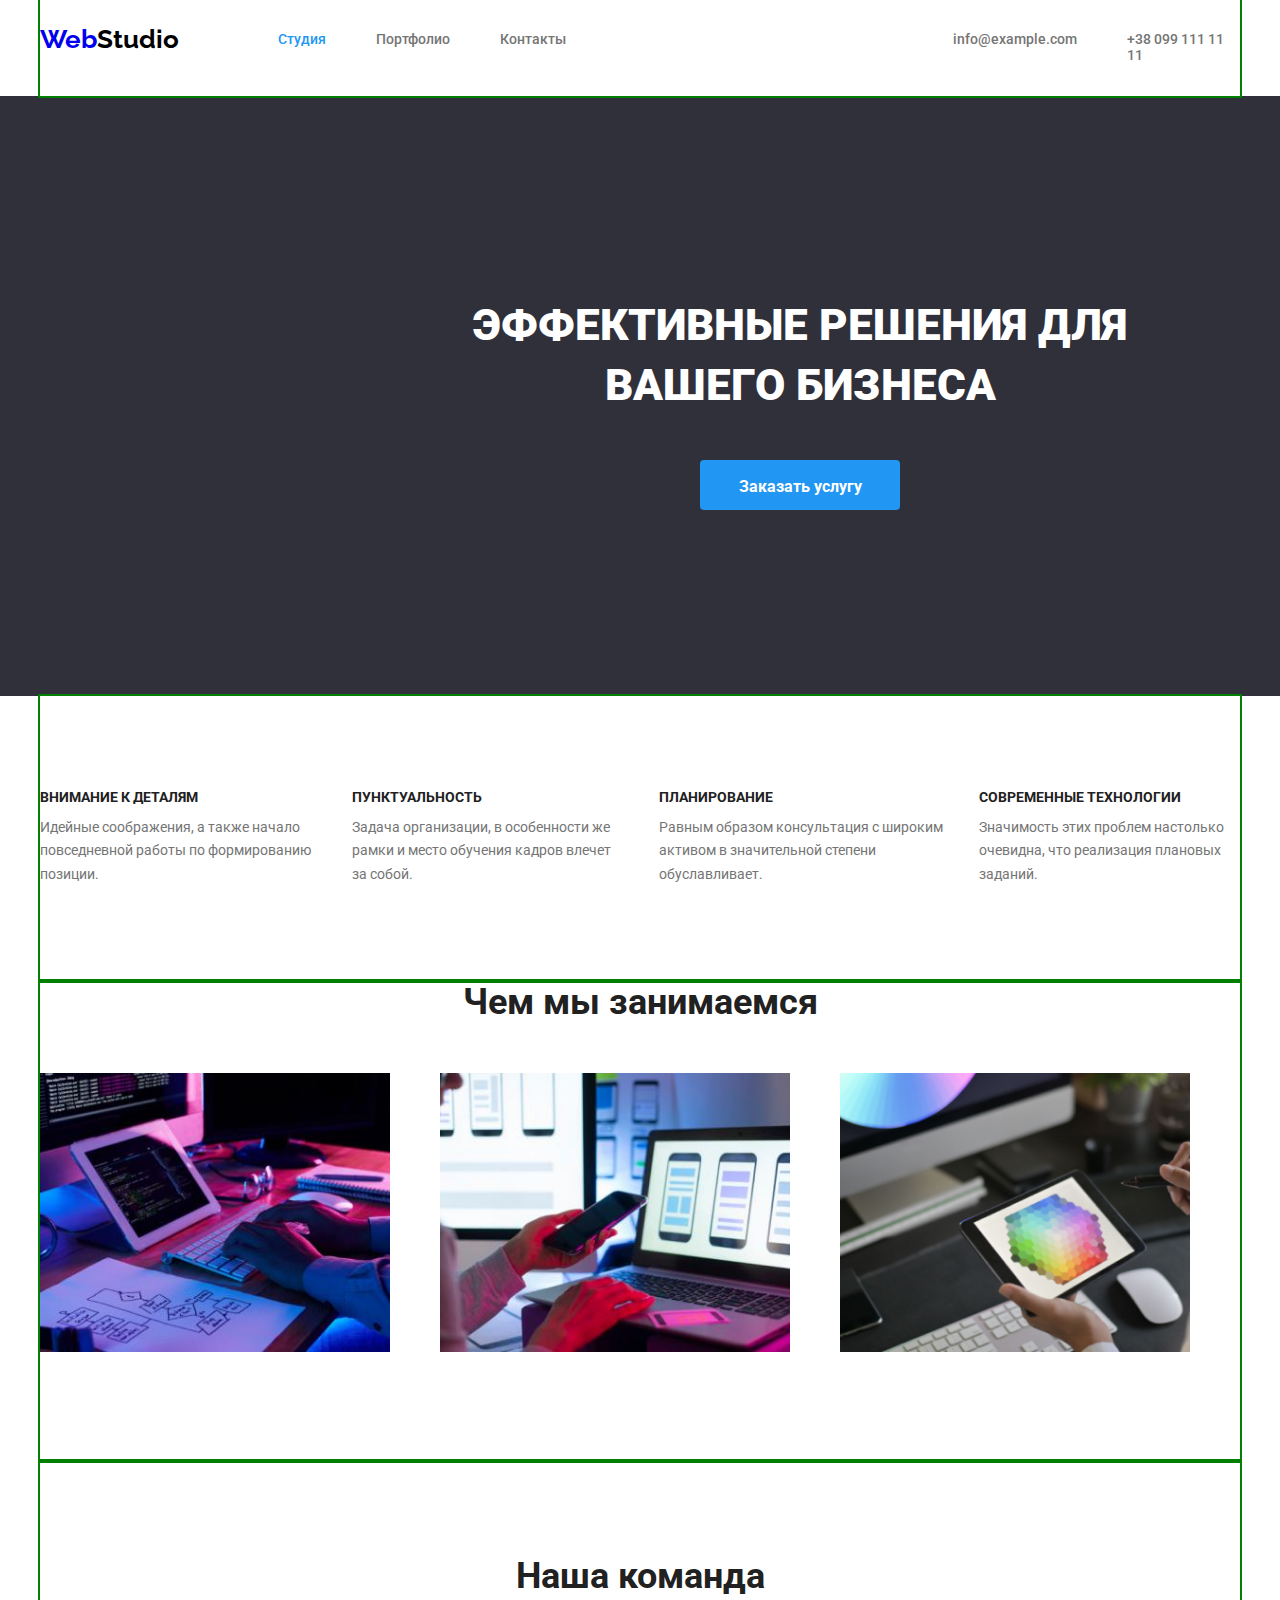
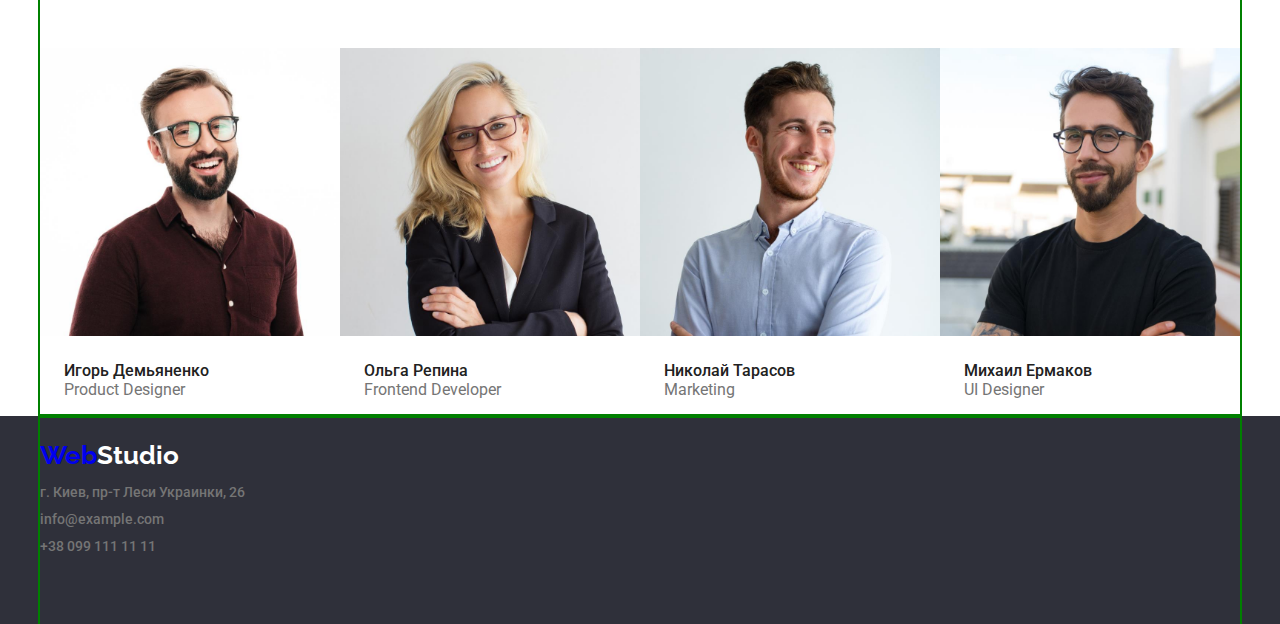
==== index.html @ 5f08bf24 "1" ====
<!DOCTYPE html>
<html lang="ru">
<head>
    <meta charset="UTF-8">
    <meta http-equiv="X-UA-Compatible" content="IE=edge">
    <meta name="viewport" content="width=device-width, initial-scale=1.0">
    <title>WebStudiо</title>
    <link href="https://fonts.googleapis.com/css2?family=Raleway:wght@700&family=Roboto:wght@400;500;700;900&display=swap"
    rel="stylesheet">
    <link rel="stylesheet" href="https://cdnjs.cloudflare.com/ajax/libs/modern-normalize/1.0.0/modern-normalize.min.css">
    <link rel="stylesheet" href="css/style.css">
</head>

<body>
  <!--шапка сторінки--> 
    <header>
        <div class="container logo-nav">

            <div class="logo"><a href="index.html">Web</a><span class="logo-header">Studio</span> </div>
            <!--навігація на інші сторінки-->
            <nav class="nav">
                <ul class="site-nav">
                    <li class="item"><a href="index.html" class="link current">Студия</a></li> 
                    <li class="item"><a href="portfolio.html" class="link ">Портфолио</a></li> 
                    <li class="item"><a href="Контакты" class="link">Контакты</a></li> 
                </ul>
                <ul class="site-nav">
                    <li class="item-contact"><a class="link" href="mailto:info@example.com">info@example.com</a></li>
                    <li class="item-contact"><a class="link" href="tel:+380991111111">+38 099 111 11 11</a></li>
                </ul>
            </nav>
        </div>
        
  </header> 
  <!--унікальний контент-->
  <main>
        <section class="main">
            <div class="">
                <h1 class="title">Эффективные решения для вашего бизнеса</h1>
                <button type="button" class="stydio-button pointer"> Заказать услугу</button>
            </div>
                        
        </section> 
        <!--особливості компанії-->
        <section class="container">
            <h2 hidden>скрытый заголовок</h2>
                <ul class="list">
                    <li class="list-item"><h3 class="peculiarity">Внимание к деталям</h3>  
                    <p class="about-peculiarity">Идейные соображения, а также начало повседневной работы по формированию позиции.</p> </li> 
                    <li class="list-item"><h3 class="peculiarity">Пунктуальность</h3>
                    <p class="about-peculiarity">Задача организации, в особенности же рамки и место обучения кадров влечет за собой.</p> </li>
                    <li class="list-item"><h3 class="peculiarity">Планирование</h3>
                    <p class="about-peculiarity">Равным образом консультация с широким активом в значительной степени обуславливает.</p>  </li>
                    <li class="list-item"><h3 class="peculiarity"> Современные технологии</h3>
                    <p class="about-peculiarity">Значимость этих проблем настолько очевидна, что реализация плановых заданий.</p>  </li>
                </ul>
            
        </section>
        <section class="container">
            <h2 class="main-title">Чем мы занимаемся</h2>
            <ul class="visualization">
                <li class="visualization-item"><img src="images/1.jpg" alt="Мужчина набирает код на клавиатуре" width="350"></li> 
                <li class="visualization-item"><img src="images/2.jpg" alt="Женщина тестирует мобильное приложение" width="350"></li>
                <li class="visualization-item"><img src="images/3.png" alt="Палитра цветов на планшете" width="350"></li>
            </ul>
            
        </section>
        <!--інфо про команду-->
        <div class="container">
                <section class="user">
                    <h2 class="main-title">Наша команда</h2>
                    <ul class="user-block">
                        <li class="user-item">
                            <img src="images/4.jpg" alt="foto Игоря Демьяненко" width="300">
                            <div class="studio-card">
                                <h3>Игорь Демьяненко</h3>
                                <p>Product Designer</p>
                            </div>
                            
                        </li>
                        <li class="user-item">
                            <img src="images/5.jpg" alt="foto Ольги Репиной" width="300">
                            <div class="studio-card">
                                <h3>Ольга Репина</h3>
                                <p>Frontend Developer</p>
                            </div>
                            
                        </li>
                        <li class="user-item">
                            <img src="images/6.jpg" alt="foto Николая Тарасова" width="300">
                            <div class="studio-card">
                                <h3>Николай Тарасов</h3>
                                <p>Marketing</p>
                            </div>
                            
                        </li>
                        <li class="user-item">
                            <img src="images/7.jpg" alt="foto Михаила Ермакова" width="300">
                            <div class="studio-card">
                                <h3>Михаил Ермаков</h3>
                                <p>UI Designer</p>
                            </div>
                            
                        </li>
                    </ul>
                </section>
        </div>
        
    </main>
  <!--підвал-->
    <footer>  
        <div class="container">
            <div class="logo"><a href="index.html">Web</a><span class="logo-footer">Studio</span> </div>
                <address class="site-nav">
                    <div class="adress">
                        <p class="link-footer">г. Киев, пр-т Леси Украинки, 26</p>
                        <ul class="footer-contact">
                            <li class="contact"><a class="link-footer" href="mailto:info@example.com">info@example.com</a></li>
                            <li class="contact"><a class="link-footer" href="tel:+380991111111">+38 099 111 11 11</a></li>
                        </ul> 
                    </div>
                    
                </address>
        </div>
       
  </footer>
</body>
</html>
---- css/style.css ----
:root{
  --text-color: #757575;
  --logo-color: #2196f3;
  --list-color: #ffffff;
  --title-color: #2F303A;
  --peculiarity-color: #212121;
  --user-color:  #F5F4FA;
}
body {
  background: var(--list-color);
  font-family: Roboto, sans-serif;
}
.container{
  outline: 2px solid green;
  width: 1200px;
 /* padding-left: 15px;
  padding-right: 15px;*/
  margin-left: auto;
  margin-right: auto;
}
.logo-nav{
  display: flex;
}
.logo{
  padding-top: 24px;
  padding-bottom: 25px;
  width: 145px;
  height: 31px;
  font-weight: bold;
  font-size: 26px;
  line-height: 1.19;
  font-family: Raleway;
}
.logo-footer {
  color: var(--list-color);
 
}

.logo-header{
  color: #000;
}
.portfolio-logo{
  padding-top: 24px;
  padding-bottom: 25px;
  width: 145px;
  height: 31px;
  font-family: Raleway;
  font-weight: bold;
  font-size: 26px;
  line-height: 1,19;
  letter-spacing: 0.03em;
  font-style: normal;
  color: var(--logo-color, #2196f3);
  text-shadow: black 1px 1px 0, black -1px -1px 0, 
  black -1px 1px 0, black 1px -1px 0;
  }
/*навигация по сайту*/
.nav{
  display: flex;
}
.site-nav{
  display: flex;
  padding-left: 0;
}
.site-nav .contact:not(:last-child){
  margin-right: 50px;
}
.site-nav .item-contact{
  justify-content: flex-end;
}
.site-nav .item:not(:last-child){
  margin-right: 50px;
 }
 .site-nav .item:first-child{
 margin-left: 93px;
 }
.site-nav .item-contact:not(:last-child){
  margin-right: 50px;
  margin-left: 387px;
}
.site-nav .link {
  display: block;
  padding-top: 32px;
  padding-bottom: 32px;
  font-style: normal;
  text-decoration: none;
  font-weight: 500;
  font-size: 14px;
  line-height: 1.14;
  color: var(--text-color, #757575)
}
.site-nav .link:hover,
.site-nav .link:focus {
  color: var(--logo-color, #2196f3)
}
.site-nav .link.current {
  color: var(--logo-color, #2196f3)
}
/*курсор для кнопок и ссылок*/
.pointer {
  cursor: pointer;
  position: absolute;
  width: 200px;
  height: 50px;
  left: 700px;
  top: 430px;
}
/*Эффективные решения для вашего бизнеса*/
.main{
  margin-top: 0;
  margin-bottom: 0;
  margin-left: auto;
  margin-right: auto;
  /*width: 1600px;*/
  /*height: 600px;*/
  background: var(--title-color, #2F303A);
  padding: 200px  452px 280px ;
 
}
.title {
  margin-top: 0;
  margin-bottom:0;
  margin-left: 0;
  margin-right: 0;
  font-weight: 900;
  font-size: 44px;
  line-height: 1.36;
  color: var(--list-color, white);
  width: 696px;
  /*height: 120px;*/
  text-align: center;
  text-transform: uppercase;

 }
/* Button */
.stydio-button {
  margin-top: 30px;
  margin-bottom: 0;
  font-weight: bold;
  font-size: 16px;
  line-height: 1.87;
  color: var(--list-color);
  background-color: var(--logo-color);
  font-family: inherit;
}
.portfolio-button{
  padding-top: 94px;
  }
.portfolio-button .element:{
  display: flex;
  margin-right: 6px;
  
}
.portfolio-button .element:focus,
.portfolio-button .element:hover {
  background:var(--logo-color);
  border-radius: 4px;
  color: var(--list-color);
  box-shadow: 0.0em 1px 0.0em rgba(125,125,125,0.5);
}

/* Особенности */
.peculiarity {
  font-family: Roboto;
  font-style: normal;
  font-weight: bold;
  font-size: 14px;
  line-height: 1.14;
  color: var(--peculiarity-color,#212121);
  text-transform: uppercase;
}
.about-peculiarity {
  font-size: 14px;
  line-height: 1.71; 
  padding-top: 10px;
}
.list .list-item:not(:last-child){
  margin-right: 30px;
 }
.list{
  display: flex;
  padding-top: 94px;
  padding-bottom: 94px;
  padding-left: 0;
  
}
.user{
  background: var (--user-color, #F5F4FA)
  height: 648px;
  width: 1600px;
  padding-top: 94px;
  
}
.studio-card{
  padding: 20px 24px;
}
.main-title {
  padding-bottom: 50px;
  font-weight: bold;
  font-size: 36px;
  line-height: 1.17;
  color: var(--peculiarity-color,#212121);
  text-align: center;
  width: 1200px;
}
.visualization{
  display: flex;
  padding-left: 0;
  padding-bottom: 94px;
}
.visualization-item {
  width: 370px;
  height: 294px;
}
.visualization .visualization-item:not(:last-child){
  margin-right: 30px;
  
 }
.user-block{
  display: flex;
  padding-left: 0;
  width: 1200px;
}
.user-item{
  width: 270px;
  height: 368px;
 
}
.user-block .user-item:not(:last-child){
  margin-right: 30px;
 }

.gallery{
  display: flex;
  flex-wrap: wrap;
  justify-content: space-between;
  padding-left: 0;
  width: 1200px;
  padding-bottom: 94px;
  padding-top: 94px;
  
}
.gallery-item{
   margin-bottom: 30px;
   margin-right: 30px;
}
.gallery-item:nth-child(3n){
  margin-right: 0;
}
.gallery-item:nth-last-child(-n + 3){
  margin-bottom: 0;
}
/*.gallery-item{
  width: 370px;
  margin-right: 30px;
}
.gallery-item:nth-child(3n){
  margin-right: 0;
}*/
.portfolio-card{
  padding: 20px 24px;
}
.adress{
  display: block;
  padding-bottom: 60px;
  padding-top: 20px;
}
.site-nav .link-footer{
  padding-bottom: 9px;
  font-style: normal;
  text-decoration: none;
  font-weight: 500;
  font-size: 14px;
  line-height: 1.14;
  color: var(--text-color, #757575)
}
.site-nav .link-footer:hover,
.site-nav .link-footer:focus {
  color: var(--logo-color, #2196f3)
}
.footer-contact{
  padding-left: 0;
}
.footer-contact .contact{
  padding-bottom: 9px;
}
h1{
 text-align: center;
 
  
}
h2{
  margin-top: 0;
  margin-bottom: 0;
}
h3 {
  margin-top: 0;
  margin-bottom: 0;
  font-weight: 500;
  font-size: 16px;
  line-height: 1.19;
  color: var(--peculiarity-color,#212121)
}
button{
  border-color: transparent; 
  margin-top: 0;
  margin-bottom: 0;
  padding: 10px 32px;
  border-radius: 4px;
  text-align: center;
}
p {
  margin-top: 0;
  margin-bottom: 0;
  font-weight: normal;
  font-size: 16px;
  line-height: 1.19;
  color: var(--text-color, #757575) 
}
address{
  font-style: normal;
  
}
ul {
  margin-top: 0;
  margin-bottom: 0;
  list-style: none;
  color: var(--peculiarity-color,#212121)
}
a {
  text-decoration: none;
}
a:active,
a:visited {
  color: var(--logo-color, #2196f3)
}
footer{
  margin-top: 0;
  background:  var(--title-color, #2F303A)
}
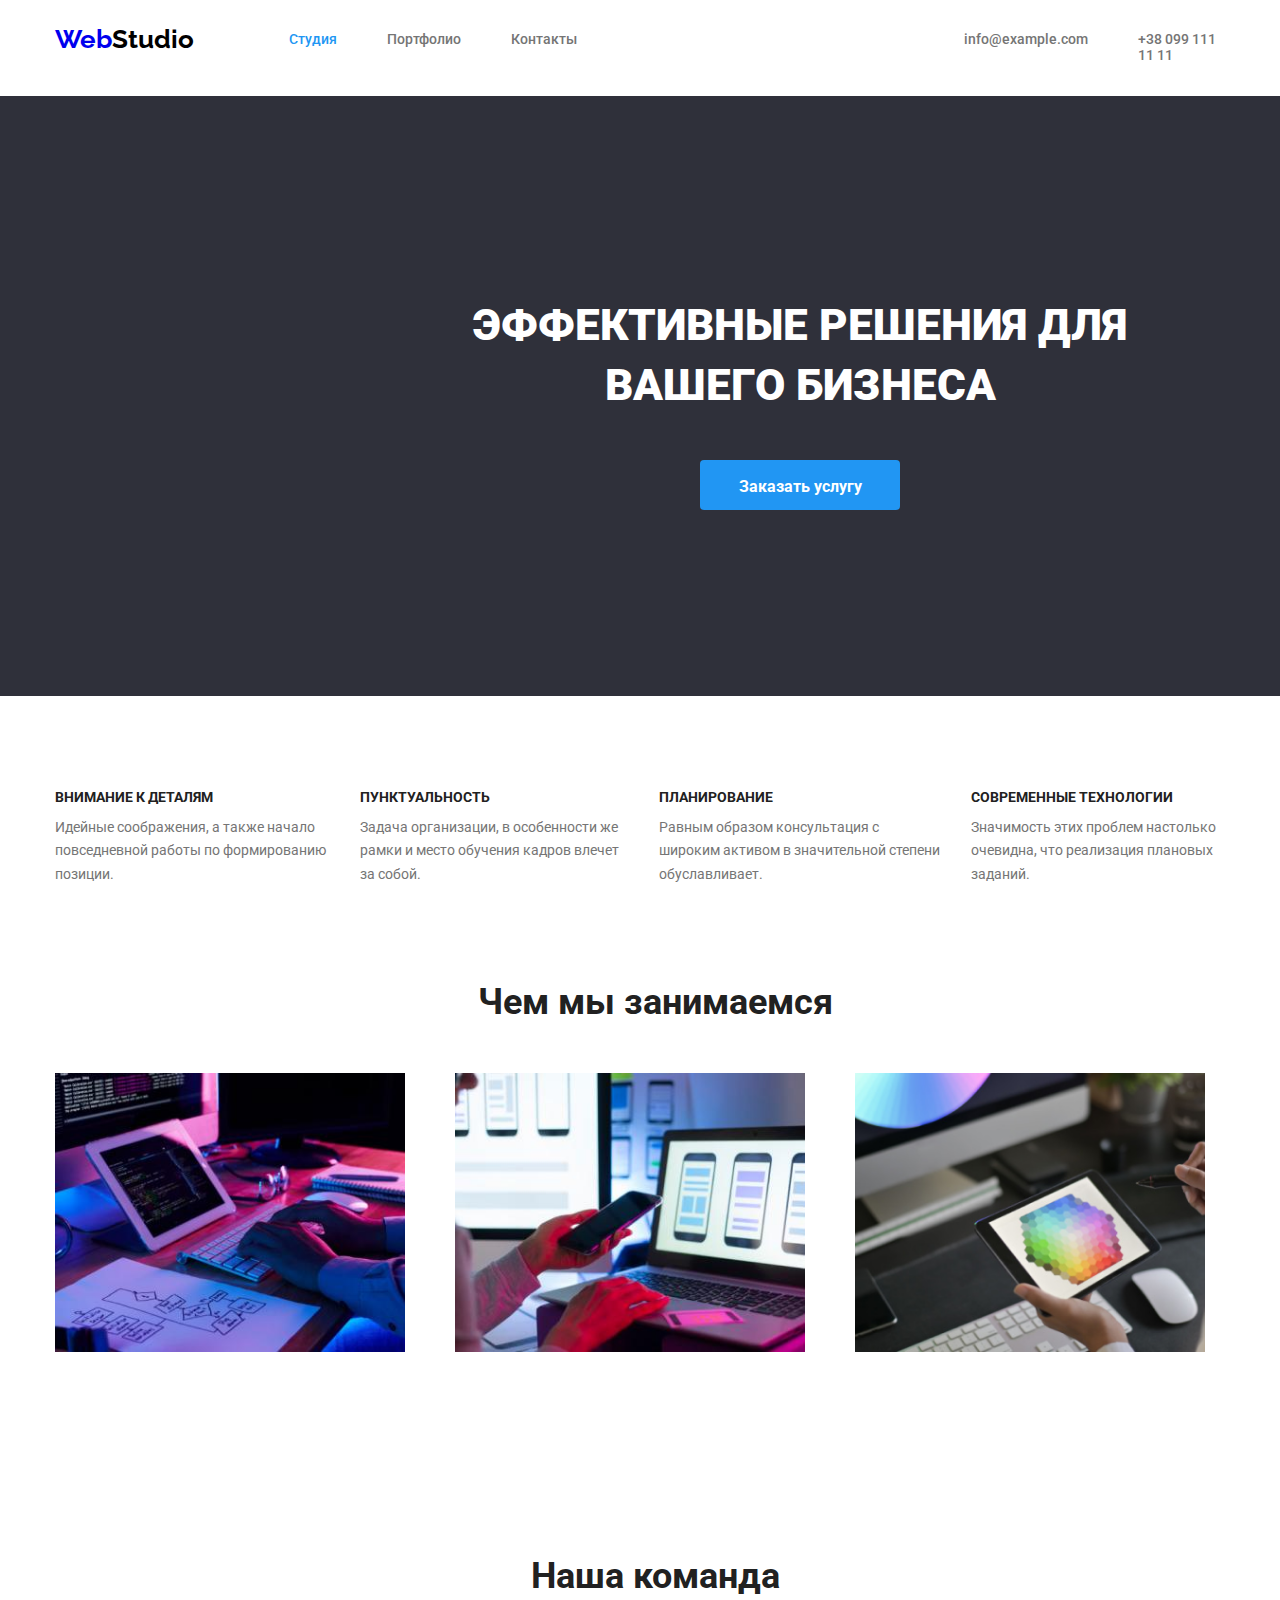
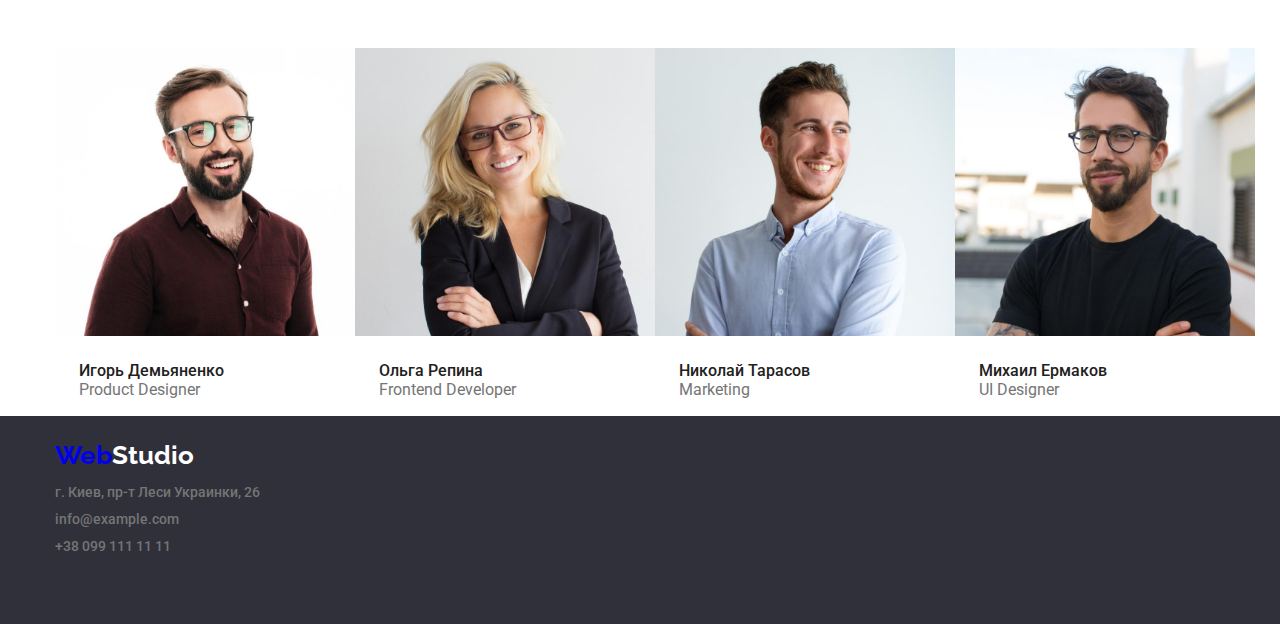
==== commit ec6b7efd: "1" ====
--- a/index.html
+++ b/index.html
@@ -104,8 +104,7 @@
                         </li>
                     </ul>
                 </section>
-        </div>
-        
+        </div> 
     </main>
   <!--підвал-->
     <footer>  
@@ -122,7 +121,6 @@
                     
                 </address>
         </div>
-       
   </footer>
 </body>
 </html>--- a/css/style.css
+++ b/css/style.css
@@ -11,10 +11,10 @@
   font-family: Roboto, sans-serif;
 }
 .container{
-  outline: 2px solid green;
+  /* outline: 2px solid green;*/
   width: 1200px;
- /* padding-left: 15px;
-  padding-right: 15px;*/
+  padding-left: 15px;
+  padding-right: 15px;
   margin-left: auto;
   margin-right: auto;
 }
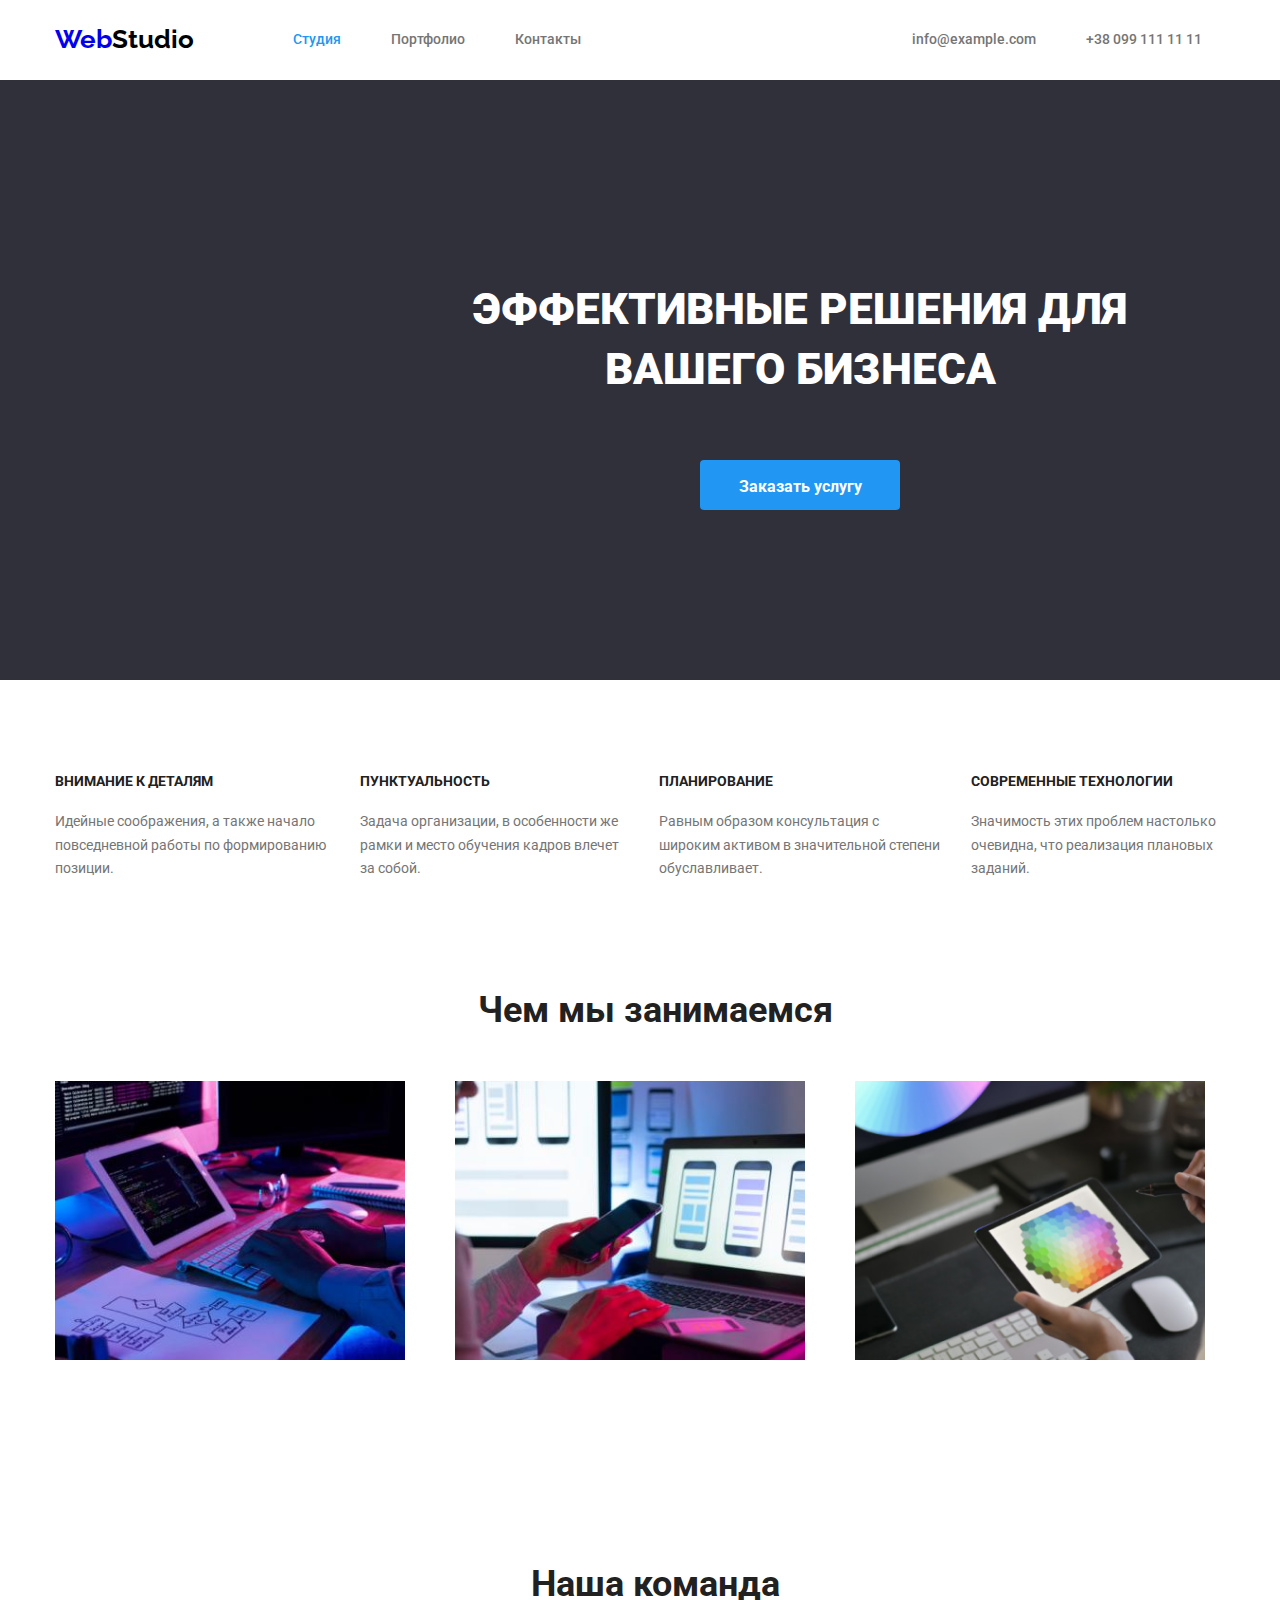
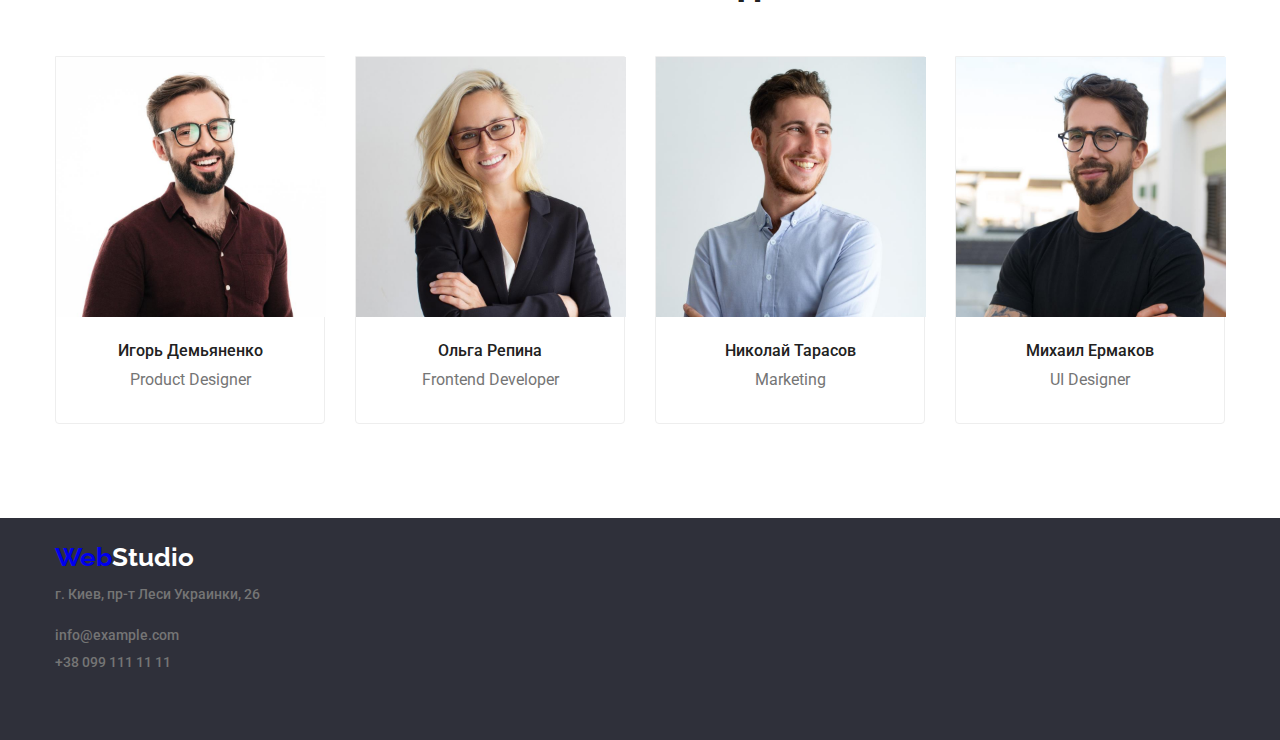
==== commit 548d586a: "1" ====
--- a/index.html
+++ b/index.html
@@ -71,7 +71,7 @@
                     <h2 class="main-title">Наша команда</h2>
                     <ul class="user-block">
                         <li class="user-item">
-                            <img src="images/4.jpg" alt="foto Игоря Демьяненко" width="300">
+                            <img src="images/4.jpg" alt="foto Игоря Демьяненко" width="270">
                             <div class="studio-card">
                                 <h3>Игорь Демьяненко</h3>
                                 <p>Product Designer</p>
@@ -79,7 +79,7 @@
                             
                         </li>
                         <li class="user-item">
-                            <img src="images/5.jpg" alt="foto Ольги Репиной" width="300">
+                            <img src="images/5.jpg" alt="foto Ольги Репиной" width="270">
                             <div class="studio-card">
                                 <h3>Ольга Репина</h3>
                                 <p>Frontend Developer</p>
@@ -87,7 +87,7 @@
                             
                         </li>
                         <li class="user-item">
-                            <img src="images/6.jpg" alt="foto Николая Тарасова" width="300">
+                            <img src="images/6.jpg" alt="foto Николая Тарасова" width="270">
                             <div class="studio-card">
                                 <h3>Николай Тарасов</h3>
                                 <p>Marketing</p>
@@ -95,7 +95,7 @@
                             
                         </li>
                         <li class="user-item">
-                            <img src="images/7.jpg" alt="foto Михаила Ермакова" width="300">
+                            <img src="images/7.jpg" alt="foto Михаила Ермакова" width="270">
                             <div class="studio-card">
                                 <h3>Михаил Ермаков</h3>
                                 <p>UI Designer</p>
--- a/css/style.css
+++ b/css/style.css
@@ -6,6 +6,11 @@
   --peculiarity-color: #212121;
   --user-color:  #F5F4FA;
 }
+*,
+*::before,
+*::after {
+  box-sizing: border-box;
+}
 body {
   background: var(--list-color);
   font-family: Roboto, sans-serif;
@@ -76,7 +81,7 @@
  }
 .site-nav .item-contact:not(:last-child){
   margin-right: 50px;
-  margin-left: 387px;
+  margin-left: 331px;
 }
 .site-nav .link {
   display: block;
@@ -193,6 +198,7 @@
 }
 .studio-card{
   padding: 20px 24px;
+  text-align: center;
 }
 .main-title {
   padding-bottom: 50px;
@@ -219,11 +225,15 @@
 .user-block{
   display: flex;
   padding-left: 0;
+  padding-bottom: 94px;
   width: 1200px;
 }
 .user-item{
   width: 270px;
   height: 368px;
+  border-radius: 0px 0px 4px 4px;
+  border: 1px solid #EEEEEE;
+  
  
 }
 .user-block .user-item:not(:last-child){
@@ -241,8 +251,11 @@
   
 }
 .gallery-item{
-   margin-bottom: 30px;
-   margin-right: 30px;
+  display: block;
+  margin-bottom: 30px;
+  margin-right: 30px;
+  border: 1px solid #EEEEEE;
+  border-radius: 4px;
 }
 .gallery-item:nth-child(3n){
   margin-right: 0;
@@ -285,6 +298,7 @@
   padding-bottom: 9px;
 }
 h1{
+  margin-bottom: 0;
  text-align: center;
  
   
@@ -296,6 +310,7 @@
 h3 {
   margin-top: 0;
   margin-bottom: 0;
+  padding-bottom: 10px;
   font-weight: 500;
   font-size: 16px;
   line-height: 1.19;
@@ -311,7 +326,7 @@
 }
 p {
   margin-top: 0;
-  margin-bottom: 0;
+  margin-bottom:0x;
   font-weight: normal;
   font-size: 16px;
   line-height: 1.19;
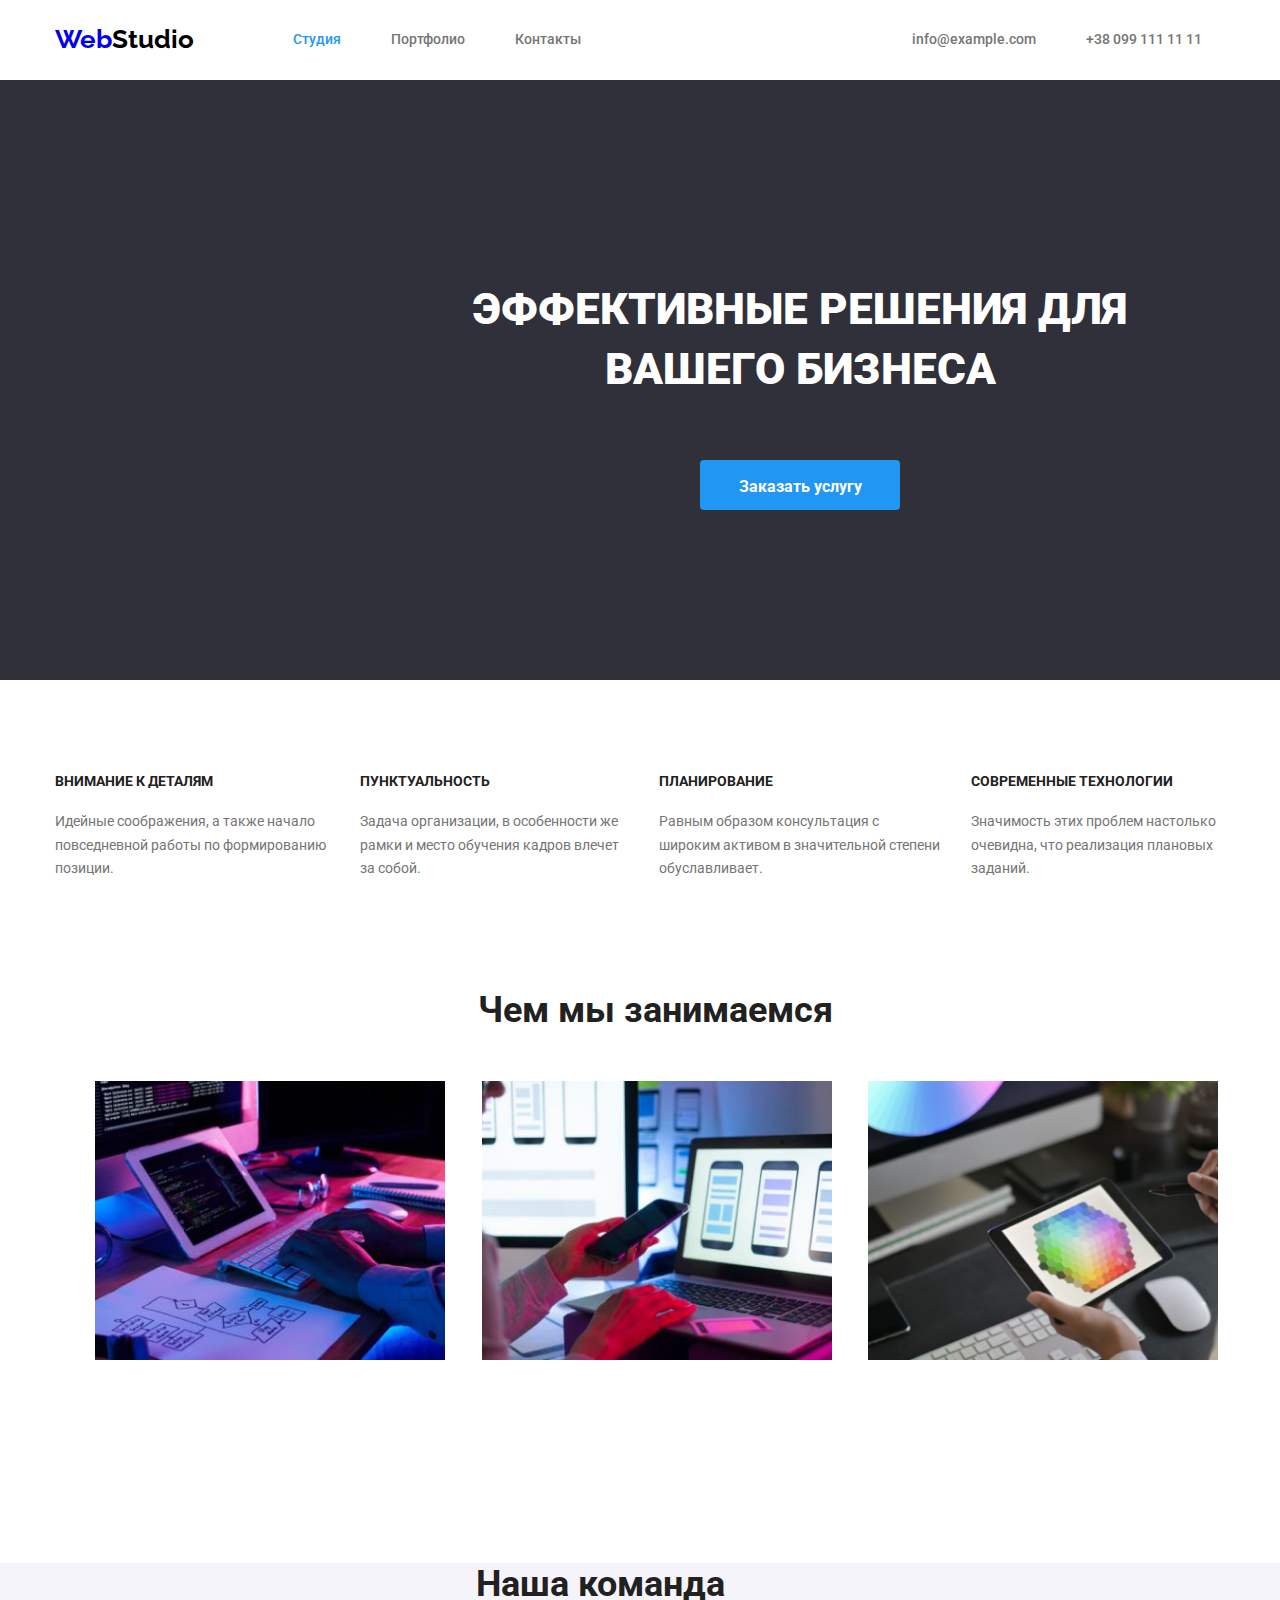
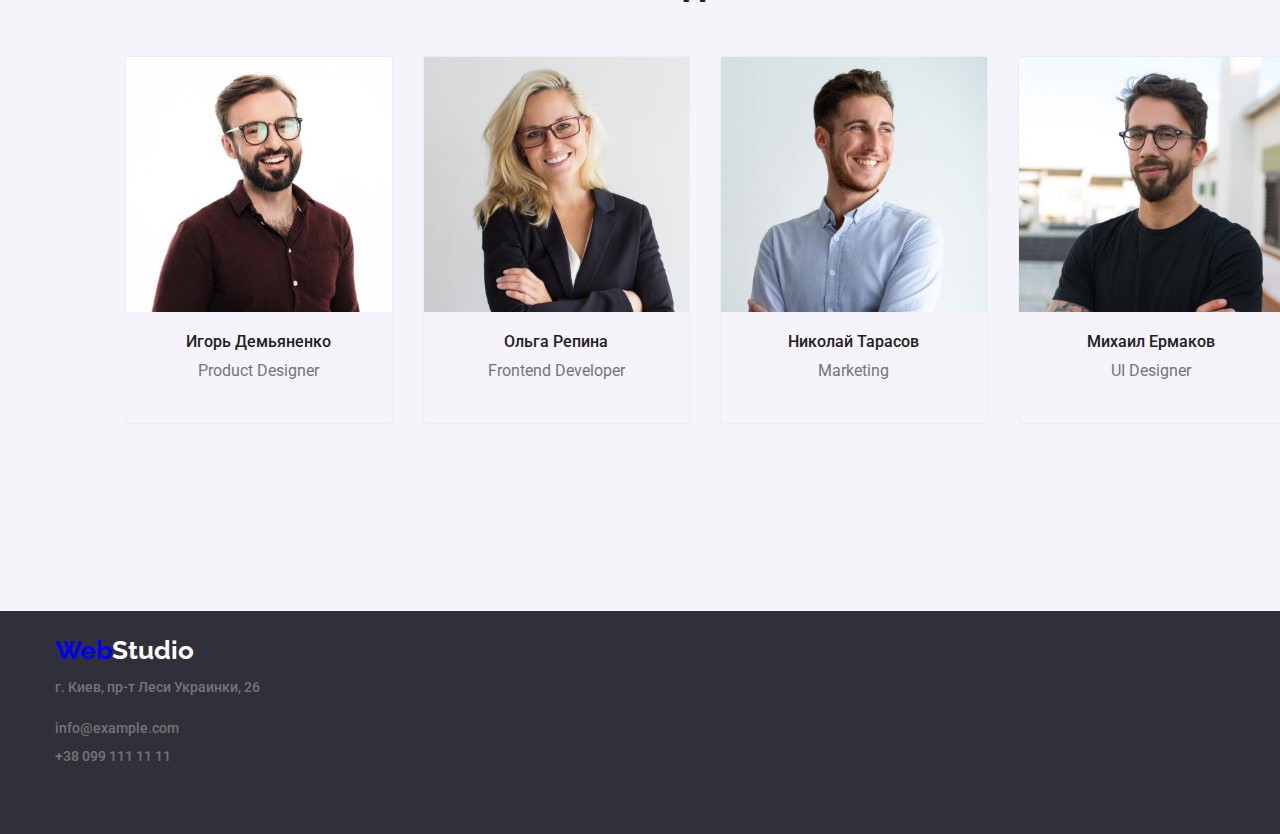
==== commit 48b2973b: "1" ====
--- a/index.html
+++ b/index.html
@@ -30,7 +30,6 @@
                 </ul>
             </nav>
         </div>
-        
   </header> 
   <!--унікальний контент-->
   <main>
@@ -42,7 +41,7 @@
                         
         </section> 
         <!--особливості компанії-->
-        <section class="container">
+        <section class="peculiarity-section container">
             <h2 hidden>скрытый заголовок</h2>
                 <ul class="list">
                     <li class="list-item"><h3 class="peculiarity">Внимание к деталям</h3>  
@@ -54,9 +53,8 @@
                     <li class="list-item"><h3 class="peculiarity"> Современные технологии</h3>
                     <p class="about-peculiarity">Значимость этих проблем настолько очевидна, что реализация плановых заданий.</p>  </li>
                 </ul>
-            
         </section>
-        <section class="container">
+        <section class="visualization-section container">
             <h2 class="main-title">Чем мы занимаемся</h2>
             <ul class="visualization">
                 <li class="visualization-item"><img src="images/1.jpg" alt="Мужчина набирает код на клавиатуре" width="350"></li> 
@@ -66,8 +64,7 @@
             
         </section>
         <!--інфо про команду-->
-        <div class="container">
-                <section class="user">
+            <section class="user container">
                     <h2 class="main-title">Наша команда</h2>
                     <ul class="user-block">
                         <li class="user-item">
@@ -103,8 +100,7 @@
                             
                         </li>
                     </ul>
-                </section>
-        </div> 
+            </section>
     </main>
   <!--підвал-->
     <footer>  
--- a/css/style.css
+++ b/css/style.css
@@ -1,10 +1,10 @@
-:root{
+:root {
   --text-color: #757575;
   --logo-color: #2196f3;
   --list-color: #ffffff;
-  --title-color: #2F303A;
+  --title-color: #2f303a;
   --peculiarity-color: #212121;
-  --user-color:  #F5F4FA;
+  --user-color: #f5f4fa;
 }
 *,
 *::before,
@@ -15,7 +15,7 @@
   background: var(--list-color);
   font-family: Roboto, sans-serif;
 }
-.container{
+.container {
   /* outline: 2px solid green;*/
   width: 1200px;
   padding-left: 15px;
@@ -23,10 +23,10 @@
   margin-left: auto;
   margin-right: auto;
 }
-.logo-nav{
-  display: flex;
-}
-.logo{
+.logo-nav {
+  display: flex;
+}
+.logo {
   padding-top: 24px;
   padding-bottom: 25px;
   width: 145px;
@@ -38,13 +38,12 @@
 }
 .logo-footer {
   color: var(--list-color);
- 
-}
-
-.logo-header{
+}
+
+.logo-header {
   color: #000;
 }
-.portfolio-logo{
+.portfolio-logo {
   padding-top: 24px;
   padding-bottom: 25px;
   width: 145px;
@@ -52,34 +51,34 @@
   font-family: Raleway;
   font-weight: bold;
   font-size: 26px;
-  line-height: 1,19;
+  line-height: 1, 19;
   letter-spacing: 0.03em;
   font-style: normal;
   color: var(--logo-color, #2196f3);
-  text-shadow: black 1px 1px 0, black -1px -1px 0, 
-  black -1px 1px 0, black 1px -1px 0;
-  }
+  text-shadow: black 1px 1px 0, black -1px -1px 0, black -1px 1px 0,
+    black 1px -1px 0;
+}
 /*навигация по сайту*/
-.nav{
-  display: flex;
-}
-.site-nav{
-  display: flex;
-  padding-left: 0;
-}
-.site-nav .contact:not(:last-child){
+.nav {
+  display: flex;
+}
+.site-nav {
+  display: flex;
+  padding-left: 0;
+}
+.site-nav .contact:not(:last-child) {
   margin-right: 50px;
 }
-.site-nav .item-contact{
+.site-nav .item-contact {
   justify-content: flex-end;
 }
-.site-nav .item:not(:last-child){
+.site-nav .item:not(:last-child) {
   margin-right: 50px;
- }
- .site-nav .item:first-child{
- margin-left: 93px;
- }
-.site-nav .item-contact:not(:last-child){
+}
+.site-nav .item:first-child {
+  margin-left: 93px;
+}
+.site-nav .item-contact:not(:last-child) {
   margin-right: 50px;
   margin-left: 331px;
 }
@@ -92,14 +91,14 @@
   font-weight: 500;
   font-size: 14px;
   line-height: 1.14;
-  color: var(--text-color, #757575)
+  color: var(--text-color, #757575);
 }
 .site-nav .link:hover,
 .site-nav .link:focus {
-  color: var(--logo-color, #2196f3)
+  color: var(--logo-color, #2196f3);
 }
 .site-nav .link.current {
-  color: var(--logo-color, #2196f3)
+  color: var(--logo-color, #2196f3);
 }
 /*курсор для кнопок и ссылок*/
 .pointer {
@@ -111,20 +110,19 @@
   top: 430px;
 }
 /*Эффективные решения для вашего бизнеса*/
-.main{
+.main {
   margin-top: 0;
   margin-bottom: 0;
   margin-left: auto;
   margin-right: auto;
   /*width: 1600px;*/
   /*height: 600px;*/
-  background: var(--title-color, #2F303A);
-  padding: 200px  452px 280px ;
- 
+  background: var(--title-color, #2f303a);
+  padding: 200px 452px 280px;
 }
 .title {
   margin-top: 0;
-  margin-bottom:0;
+  margin-bottom: 0;
   margin-left: 0;
   margin-right: 0;
   font-weight: 900;
@@ -135,8 +133,7 @@
   /*height: 120px;*/
   text-align: center;
   text-transform: uppercase;
-
- }
+}
 /* Button */
 .stydio-button {
   margin-top: 30px;
@@ -148,99 +145,100 @@
   background-color: var(--logo-color);
   font-family: inherit;
 }
-.portfolio-button{
+
+.portfolio-button {
   padding-top: 94px;
-  }
-.portfolio-button .element:{
+  padding-left: 280px;
+  display: inline-block;
+}
+.portfolio-button .element: {
   display: flex;
   margin-right: 6px;
-  
 }
 .portfolio-button .element:focus,
 .portfolio-button .element:hover {
-  background:var(--logo-color);
+  background: var(--logo-color);
   border-radius: 4px;
   color: var(--list-color);
-  box-shadow: 0.0em 1px 0.0em rgba(125,125,125,0.5);
-}
-
+  box-shadow: 0em 1px 0em rgba(125, 125, 125, 0.5);
+}
 /* Особенности */
+.peculiarity-section {
+  padding-top: 94px;
+  padding-bottom: 94px;
+}
+.list .list-item:not(:last-child) {
+  margin-right: 30px;
+}
+.list {
+  display: flex;
+  padding-left: 0;
+}
 .peculiarity {
   font-family: Roboto;
   font-style: normal;
   font-weight: bold;
   font-size: 14px;
   line-height: 1.14;
-  color: var(--peculiarity-color,#212121);
+  color: var(--peculiarity-color, #212121);
   text-transform: uppercase;
 }
 .about-peculiarity {
   font-size: 14px;
-  line-height: 1.71; 
+  line-height: 1.71;
   padding-top: 10px;
 }
-.list .list-item:not(:last-child){
-  margin-right: 30px;
- }
-.list{
-  display: flex;
-  padding-top: 94px;
-  padding-bottom: 94px;
-  padding-left: 0;
-  
-}
-.user{
-  background: var (--user-color, #F5F4FA)
-  height: 648px;
-  width: 1600px;
-  padding-top: 94px;
-  
-}
-.studio-card{
-  padding: 20px 24px;
-  text-align: center;
-}
-.main-title {
-  padding-bottom: 50px;
-  font-weight: bold;
-  font-size: 36px;
-  line-height: 1.17;
-  color: var(--peculiarity-color,#212121);
-  text-align: center;
-  width: 1200px;
-}
-.visualization{
-  display: flex;
-  padding-left: 0;
-  padding-bottom: 94px;
+.visualization-section {
+  padding-bottom: 188px;
+}
+.visualization {
+  display: flex;
 }
 .visualization-item {
   width: 370px;
   height: 294px;
 }
-.visualization .visualization-item:not(:last-child){
-  margin-right: 30px;
-  
- }
-.user-block{
-  display: flex;
-  padding-left: 0;
+.visualization .visualization-item:not(:last-child) {
+  margin-right: 30px;
+}
+.user {
+  background: var(--user-color, #f5f4fa);
+  height: 648px;
+  width: 1600px;
+
   padding-bottom: 94px;
+  padding-left: 0;
+  padding-right: 0;
+}
+.studio-card {
+  padding: 20px 24px;
+  text-align: center;
+}
+.main-title {
+  padding-bottom: 50px;
+  font-weight: bold;
+  font-size: 36px;
+  line-height: 1.17;
+  color: var(--peculiarity-color, #212121);
+  text-align: center;
   width: 1200px;
 }
-.user-item{
+.user-block {
+  display: flex;
+  width: 1200px;
+  margin-left: 85px;
+}
+.user-item {
   width: 270px;
   height: 368px;
   border-radius: 0px 0px 4px 4px;
-  border: 1px solid #EEEEEE;
-  
- 
-}
-.user-block .user-item:not(:last-child){
-  margin-right: 30px;
- }
-
-.gallery{
+  border: 1px solid #eeeeee;
+}
+.user-block .user-item:not(:last-child) {
+  margin-right: 30px;
+}
+
+.gallery {
   display: flex;
   flex-wrap: wrap;
   justify-content: space-between;
@@ -248,19 +246,23 @@
   width: 1200px;
   padding-bottom: 94px;
   padding-top: 94px;
-  
-}
-.gallery-item{
+}
+.gallery-item {
   display: block;
   margin-bottom: 30px;
   margin-right: 30px;
-  border: 1px solid #EEEEEE;
-  border-radius: 4px;
-}
-.gallery-item:nth-child(3n){
+  border-bottom-right-radius: 5px;
+  border-bottom-left-radius: 5px;
+}
+.portfolio-card {
+  border: 1px solid #eeeeee;
+  border-radius: 5px;
+}
+
+.gallery-item:nth-child(3n) {
   margin-right: 0;
 }
-.gallery-item:nth-last-child(-n + 3){
+.gallery-item:nth-last-child(-n + 3) {
   margin-bottom: 0;
 }
 /*.gallery-item{
@@ -270,40 +272,43 @@
 .gallery-item:nth-child(3n){
   margin-right: 0;
 }*/
-.portfolio-card{
+.portfolio-card {
   padding: 20px 24px;
 }
-.adress{
+.adress {
   display: block;
   padding-bottom: 60px;
   padding-top: 20px;
 }
-.site-nav .link-footer{
+.site-nav .link-footer {
   padding-bottom: 9px;
   font-style: normal;
   text-decoration: none;
   font-weight: 500;
   font-size: 14px;
   line-height: 1.14;
-  color: var(--text-color, #757575)
+  color: var(--text-color, #757575);
 }
 .site-nav .link-footer:hover,
 .site-nav .link-footer:focus {
-  color: var(--logo-color, #2196f3)
-}
-.footer-contact{
-  padding-left: 0;
-}
-.footer-contact .contact{
+  color: var(--logo-color, #2196f3);
+}
+.footer-contact {
+  padding-left: 0;
+}
+.footer-contact .contact {
   padding-bottom: 9px;
 }
-h1{
-  margin-bottom: 0;
- text-align: center;
- 
-  
-}
-h2{
+img {
+  display: block;
+  max-width: 100%;
+  height: auto;
+}
+h1 {
+  margin-bottom: 0;
+  text-align: center;
+}
+h2 {
   margin-top: 0;
   margin-bottom: 0;
 }
@@ -314,10 +319,10 @@
   font-weight: 500;
   font-size: 16px;
   line-height: 1.19;
-  color: var(--peculiarity-color,#212121)
-}
-button{
-  border-color: transparent; 
+  color: var(--peculiarity-color, #212121);
+}
+button {
+  border-color: transparent;
   margin-top: 0;
   margin-bottom: 0;
   padding: 10px 32px;
@@ -326,30 +331,29 @@
 }
 p {
   margin-top: 0;
-  margin-bottom:0x;
+  margin-bottom: 0x;
   font-weight: normal;
   font-size: 16px;
   line-height: 1.19;
-  color: var(--text-color, #757575) 
-}
-address{
-  font-style: normal;
-  
+  color: var(--text-color, #757575);
+}
+address {
+  font-style: normal;
 }
 ul {
   margin-top: 0;
   margin-bottom: 0;
   list-style: none;
-  color: var(--peculiarity-color,#212121)
+  color: var(--peculiarity-color, #212121);
 }
 a {
   text-decoration: none;
 }
 a:active,
 a:visited {
-  color: var(--logo-color, #2196f3)
-}
-footer{
-  margin-top: 0;
-  background:  var(--title-color, #2F303A)
-}
+  color: var(--logo-color, #2196f3);
+}
+footer {
+  margin-top: 0;
+  background: var(--title-color, #2f303a);
+}
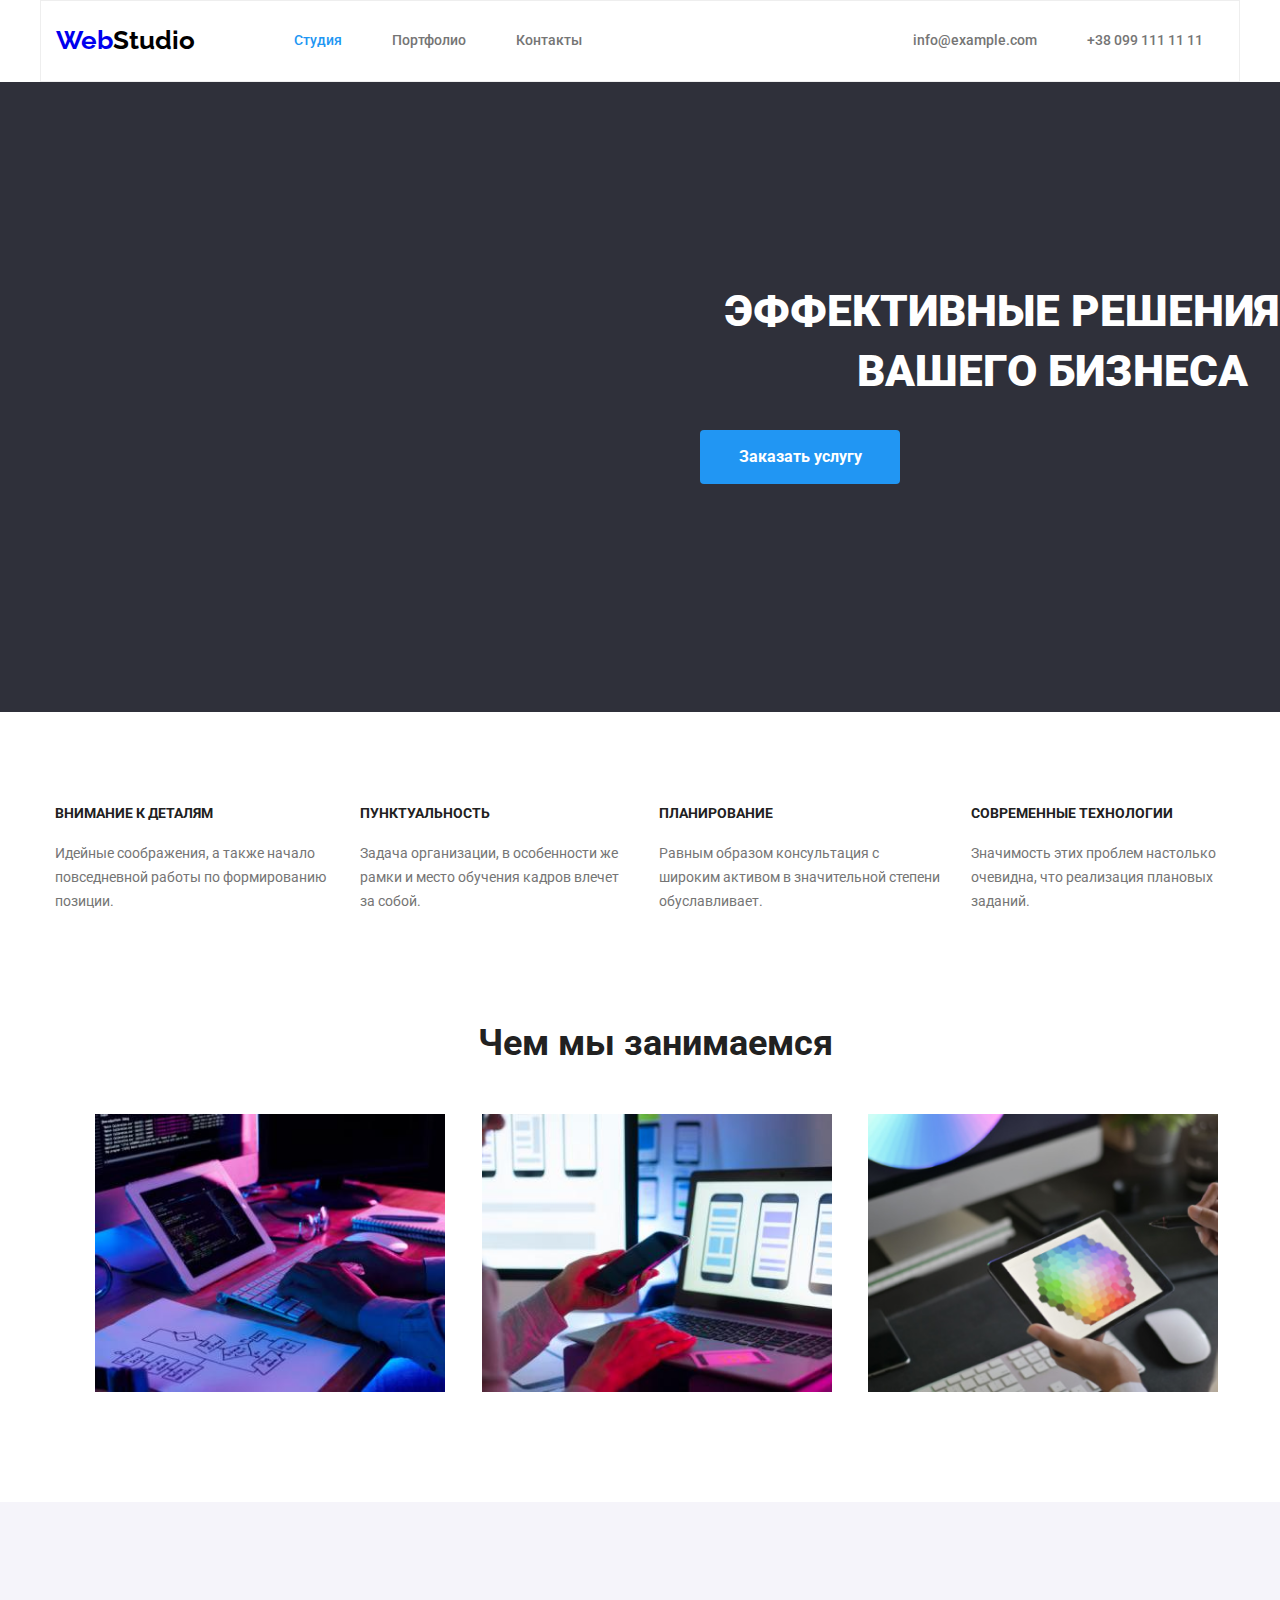
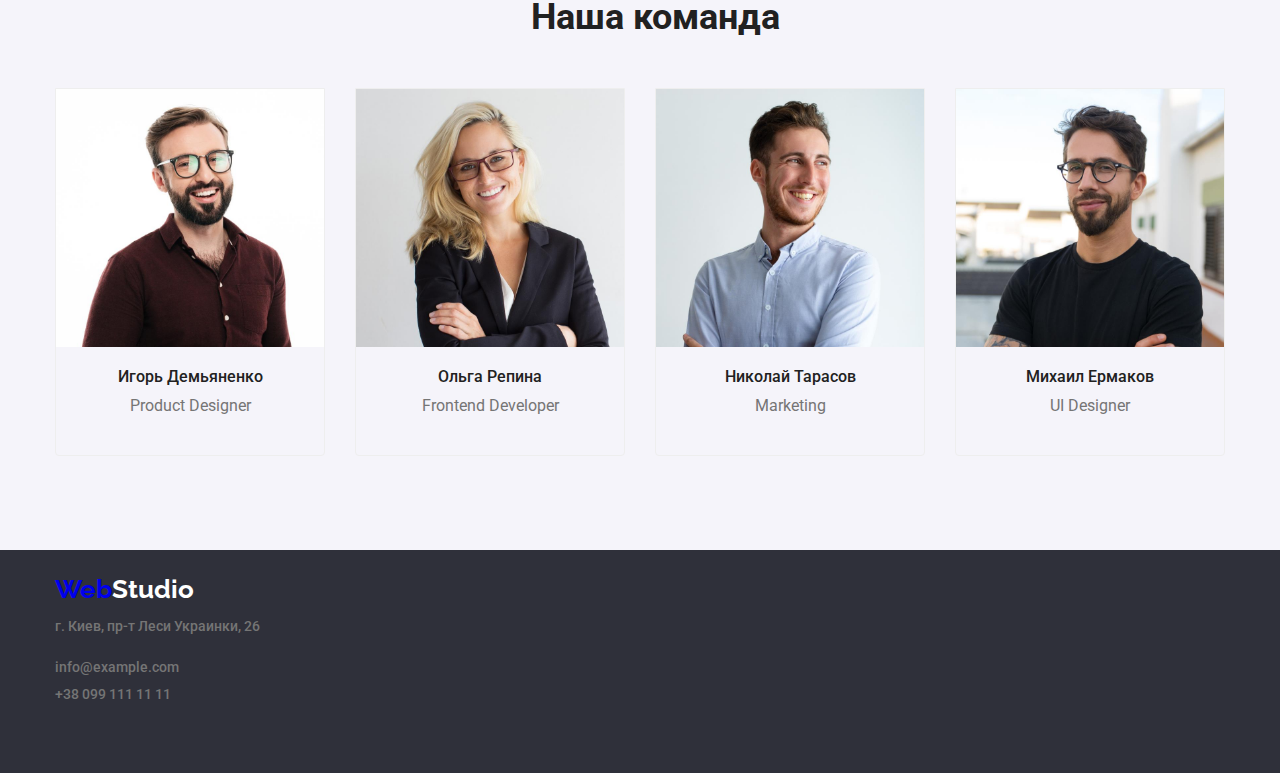
==== commit 1fb445f6: "1" ====
--- a/index.html
+++ b/index.html
@@ -34,37 +34,55 @@
   <!--унікальний контент-->
   <main>
         <section class="main">
-            <div class="">
+            <div class="container">
                 <h1 class="title">Эффективные решения для вашего бизнеса</h1>
                 <button type="button" class="stydio-button pointer"> Заказать услугу</button>
             </div>
                         
         </section> 
         <!--особливості компанії-->
-        <section class="peculiarity-section container">
-            <h2 hidden>скрытый заголовок</h2>
+        <section class="peculiarity-section">
+            <div class="container" >
+                <h2 hidden>скрытый заголовок</h2>
                 <ul class="list">
-                    <li class="list-item"><h3 class="peculiarity">Внимание к деталям</h3>  
-                    <p class="about-peculiarity">Идейные соображения, а также начало повседневной работы по формированию позиции.</p> </li> 
-                    <li class="list-item"><h3 class="peculiarity">Пунктуальность</h3>
-                    <p class="about-peculiarity">Задача организации, в особенности же рамки и место обучения кадров влечет за собой.</p> </li>
-                    <li class="list-item"><h3 class="peculiarity">Планирование</h3>
-                    <p class="about-peculiarity">Равным образом консультация с широким активом в значительной степени обуславливает.</p>  </li>
-                    <li class="list-item"><h3 class="peculiarity"> Современные технологии</h3>
-                    <p class="about-peculiarity">Значимость этих проблем настолько очевидна, что реализация плановых заданий.</p>  </li>
+                    <li class="list-item">
+                        <h3 class="peculiarity">Внимание к деталям</h3>
+                        <p class="about-peculiarity">Идейные соображения, а также начало повседневной работы по формированию позиции.
+                        </p>
+                    </li>
+                    <li class="list-item">
+                        <h3 class="peculiarity">Пунктуальность</h3>
+                        <p class="about-peculiarity">Задача организации, в особенности же рамки и место обучения кадров влечет за собой.
+                        </p>
+                    </li>
+                    <li class="list-item">
+                        <h3 class="peculiarity">Планирование</h3>
+                        <p class="about-peculiarity">Равным образом консультация с широким активом в значительной степени обуславливает.
+                        </p>
+                    </li>
+                    <li class="list-item">
+                        <h3 class="peculiarity"> Современные технологии</h3>
+                        <p class="about-peculiarity">Значимость этих проблем настолько очевидна, что реализация плановых заданий.</p>
+                    </li>
                 </ul>
+            </div>
+            
         </section>
-        <section class="visualization-section container">
-            <h2 class="main-title">Чем мы занимаемся</h2>
-            <ul class="visualization">
-                <li class="visualization-item"><img src="images/1.jpg" alt="Мужчина набирает код на клавиатуре" width="350"></li> 
-                <li class="visualization-item"><img src="images/2.jpg" alt="Женщина тестирует мобильное приложение" width="350"></li>
-                <li class="visualization-item"><img src="images/3.png" alt="Палитра цветов на планшете" width="350"></li>
-            </ul>
+        <section class="visualization-section">
+            <div class="container">
+                <h2 class="main-title">Чем мы занимаемся</h2>
+                <ul class="visualization">
+                    <li class="visualization-item"><img src="images/1.jpg" alt="Мужчина набирает код на клавиатуре" width="350"></li>
+                    <li class="visualization-item"><img src="images/2.jpg" alt="Женщина тестирует мобильное приложение" width="350">
+                    </li>
+                    <li class="visualization-item"><img src="images/3.png" alt="Палитра цветов на планшете" width="350"></li>
+                </ul>
+            </div>
             
         </section>
         <!--інфо про команду-->
-            <section class="user container">
+            <section class="user">
+                <div class="container">
                     <h2 class="main-title">Наша команда</h2>
                     <ul class="user-block">
                         <li class="user-item">
@@ -73,7 +91,7 @@
                                 <h3>Игорь Демьяненко</h3>
                                 <p>Product Designer</p>
                             </div>
-                            
+                    
                         </li>
                         <li class="user-item">
                             <img src="images/5.jpg" alt="foto Ольги Репиной" width="270">
@@ -81,7 +99,7 @@
                                 <h3>Ольга Репина</h3>
                                 <p>Frontend Developer</p>
                             </div>
-                            
+                    
                         </li>
                         <li class="user-item">
                             <img src="images/6.jpg" alt="foto Николая Тарасова" width="270">
@@ -89,7 +107,7 @@
                                 <h3>Николай Тарасов</h3>
                                 <p>Marketing</p>
                             </div>
-                            
+                    
                         </li>
                         <li class="user-item">
                             <img src="images/7.jpg" alt="foto Михаила Ермакова" width="270">
@@ -97,9 +115,11 @@
                                 <h3>Михаил Ермаков</h3>
                                 <p>UI Designer</p>
                             </div>
-                            
+                    
                         </li>
                     </ul>
+                </div>
+                    
             </section>
     </main>
   <!--підвал-->
--- a/css/style.css
+++ b/css/style.css
@@ -25,6 +25,7 @@
 }
 .logo-nav {
   display: flex;
+  border: 1px solid #eeeeee;
 }
 .logo {
   padding-top: 24px;
@@ -105,7 +106,7 @@
   cursor: pointer;
   position: absolute;
   width: 200px;
-  height: 50px;
+  /*height: 50px;*/
   left: 700px;
   top: 430px;
 }
@@ -121,23 +122,19 @@
   padding: 200px 452px 280px;
 }
 .title {
-  margin-top: 0;
-  margin-bottom: 0;
-  margin-left: 0;
-  margin-right: 0;
+  margin: auto;
+  margin-bottom: 30px;
   font-weight: 900;
   font-size: 44px;
   line-height: 1.36;
   color: var(--list-color, white);
   width: 696px;
-  /*height: 120px;*/
+  height: 120px;
   text-align: center;
   text-transform: uppercase;
 }
 /* Button */
 .stydio-button {
-  margin-top: 30px;
-  margin-bottom: 0;
   font-weight: bold;
   font-size: 16px;
   line-height: 1.87;
@@ -189,7 +186,7 @@
   padding-top: 10px;
 }
 .visualization-section {
-  padding-bottom: 188px;
+  padding-bottom: 94px;
 }
 .visualization {
   display: flex;
@@ -204,11 +201,9 @@
 .user {
   background: var(--user-color, #f5f4fa);
   height: 648px;
-  width: 1600px;
-
+  /*width: 1600px;*/
   padding-bottom: 94px;
-  padding-left: 0;
-  padding-right: 0;
+  padding-top: 94px;
 }
 .studio-card {
   padding: 20px 24px;
@@ -226,7 +221,7 @@
 .user-block {
   display: flex;
   width: 1200px;
-  margin-left: 85px;
+  padding-left: 0;
 }
 .user-item {
   width: 270px;
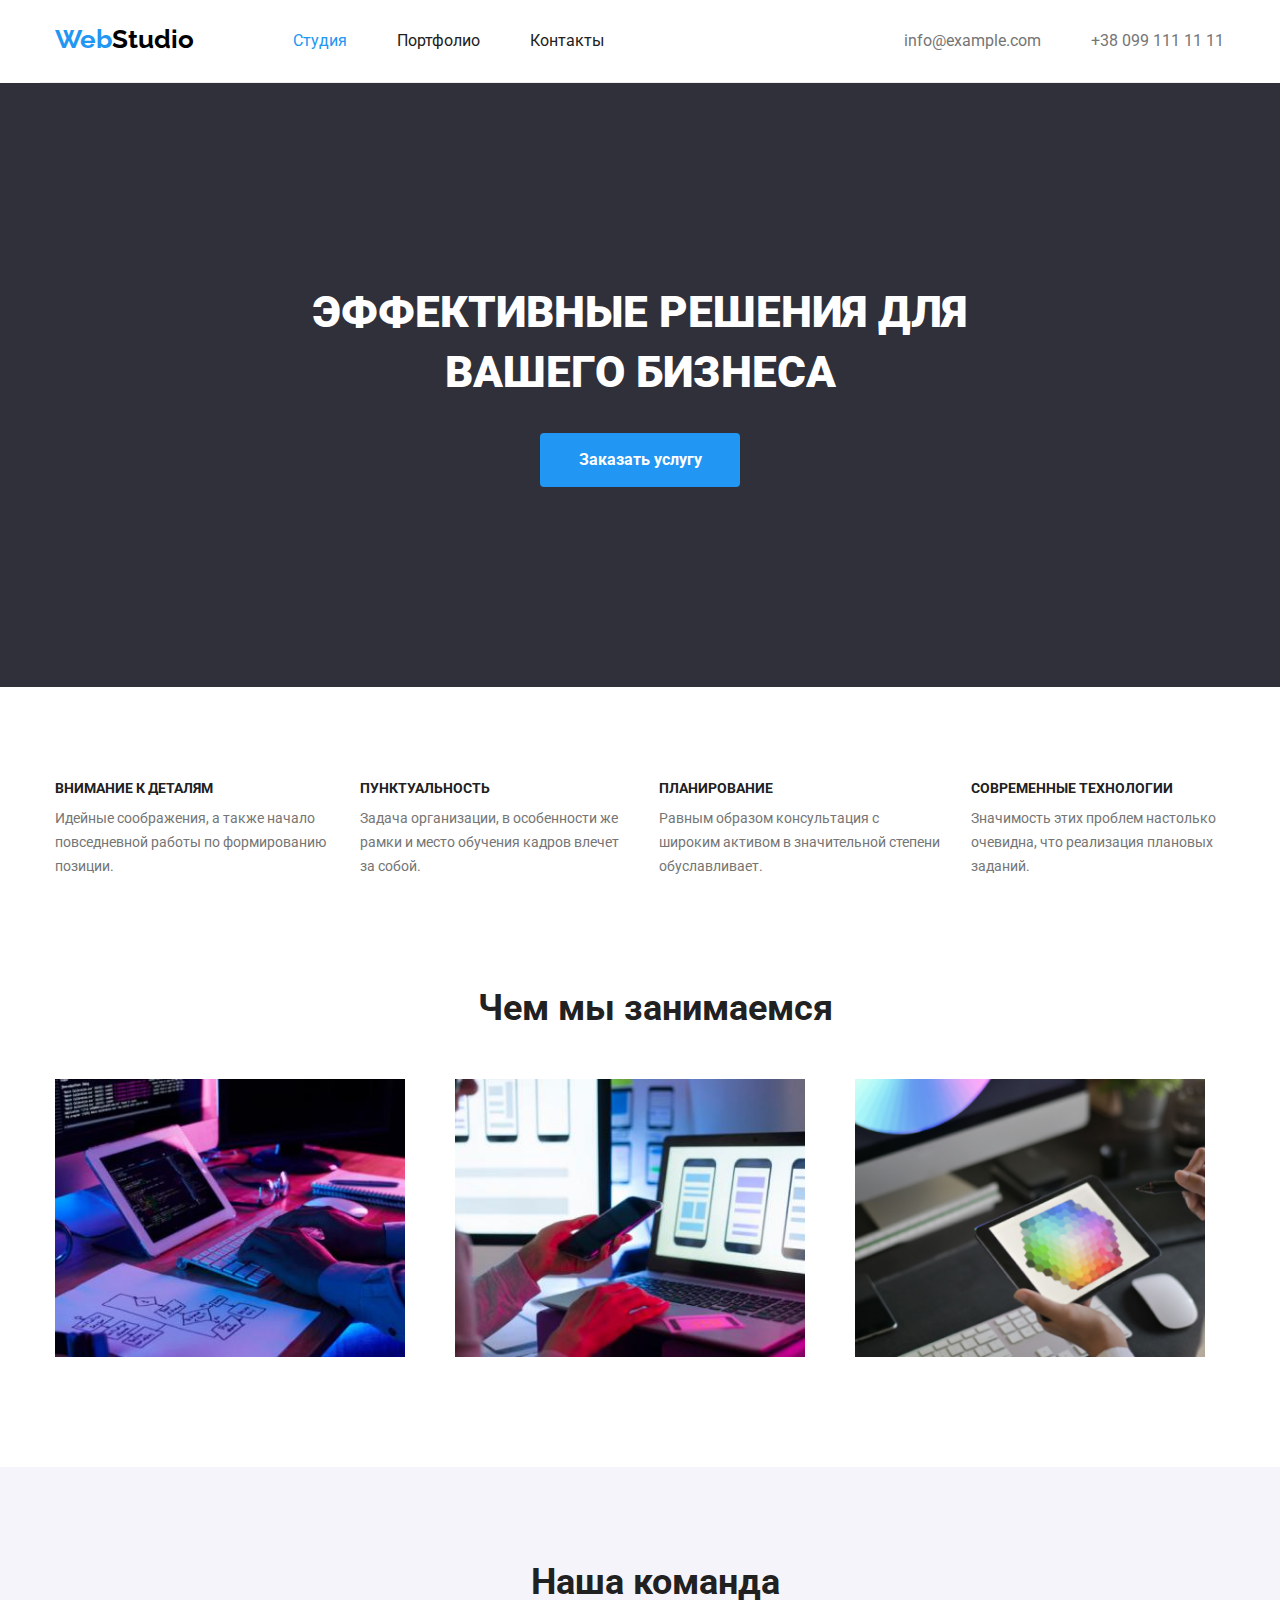
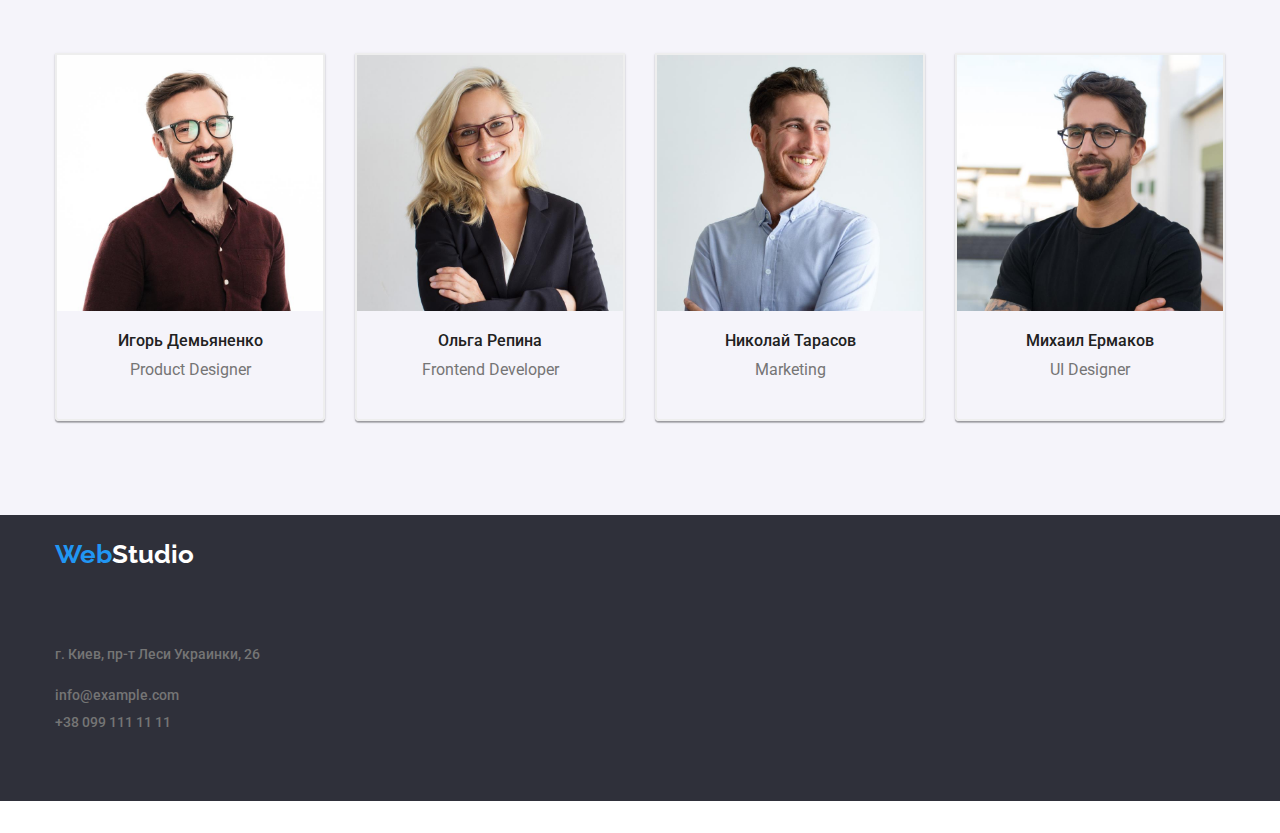
==== commit d5ffea14: "1" ====
--- a/index.html
+++ b/index.html
@@ -20,13 +20,13 @@
             <!--навігація на інші сторінки-->
             <nav class="nav">
                 <ul class="site-nav">
-                    <li class="item"><a href="index.html" class="link current">Студия</a></li> 
-                    <li class="item"><a href="portfolio.html" class="link ">Портфолио</a></li> 
-                    <li class="item"><a href="Контакты" class="link">Контакты</a></li> 
+                    <li class="item"><a href="index.html" class="link-nav current">Студия</a></li> 
+                    <li class="item"><a href="portfolio.html" class="link-nav ">Портфолио</a></li> 
+                    <li class="item"><a href="Контакты" class="link-nav">Контакты</a></li> 
                 </ul>
                 <ul class="site-nav">
-                    <li class="item-contact"><a class="link" href="mailto:info@example.com">info@example.com</a></li>
-                    <li class="item-contact"><a class="link" href="tel:+380991111111">+38 099 111 11 11</a></li>
+                    <li class="item-contact"><a class="link-contact" href="mailto:info@example.com">info@example.com</a></li>
+                    <li class="item-contact"><a class="link-contact" href="tel:+380991111111">+38 099 111 11 11</a></li>
                 </ul>
             </nav>
         </div>
--- a/css/style.css
+++ b/css/style.css
@@ -25,13 +25,13 @@
 }
 .logo-nav {
   display: flex;
-  border: 1px solid #eeeeee;
+  border-bottom: 1px solid#ECECEC;
 }
 .logo {
   padding-top: 24px;
   padding-bottom: 25px;
   width: 145px;
-  height: 31px;
+  /*height: 31px;*/
   font-weight: bold;
   font-size: 26px;
   line-height: 1.19;
@@ -48,7 +48,7 @@
   padding-top: 24px;
   padding-bottom: 25px;
   width: 145px;
-  height: 31px;
+  /*height: 31px;*/
   font-family: Raleway;
   font-weight: bold;
   font-size: 26px;
@@ -66,6 +66,8 @@
 .site-nav {
   display: flex;
   padding-left: 0;
+  margin-top: 32px;
+  margin-bottom: 32px;
 }
 .site-nav .contact:not(:last-child) {
   margin-right: 50px;
@@ -81,10 +83,10 @@
 }
 .site-nav .item-contact:not(:last-child) {
   margin-right: 50px;
-  margin-left: 331px;
-}
-.site-nav .link {
-  display: block;
+  margin-left: 300px;
+}
+.site-nav .link-nav .link-contact {
+  /*display: block;*/
   padding-top: 32px;
   padding-bottom: 32px;
   font-style: normal;
@@ -92,19 +94,23 @@
   font-weight: 500;
   font-size: 14px;
   line-height: 1.14;
-  color: var(--text-color, #757575);
-}
-.site-nav .link:hover,
-.site-nav .link:focus {
-  color: var(--logo-color, #2196f3);
-}
-.site-nav .link.current {
+}
+.site-nav .link-nav {
+  color: var(--peculiarity-color);
+}
+.site-nav .link-contact {
+  color: var(--text-color);
+}
+.site-nav .link-nav .link-contact:hover,
+.site-nav .link-nav .link-contact:focus {
+  color: var(--logo-color, #2196f3);
+}
+.site-nav .link-nav.current {
   color: var(--logo-color, #2196f3);
 }
 /*курсор для кнопок и ссылок*/
 .pointer {
   cursor: pointer;
-  position: absolute;
   width: 200px;
   /*height: 50px;*/
   left: 700px;
@@ -119,7 +125,11 @@
   /*width: 1600px;*/
   /*height: 600px;*/
   background: var(--title-color, #2f303a);
-  padding: 200px 452px 280px;
+  padding: 200px 0;
+  text-align: center;
+  max-width: 1600px;
+  /* background-image: /*linear-gradient(rgba(47, 48, 58, 0.4)),*/ /*url(/images/фон.jpg);*/
+  /*background-position: center;*/
 }
 .title {
   margin: auto;
@@ -179,17 +189,18 @@
   line-height: 1.14;
   color: var(--peculiarity-color, #212121);
   text-transform: uppercase;
+  margin-bottom: 10px;
 }
 .about-peculiarity {
   font-size: 14px;
   line-height: 1.71;
-  padding-top: 10px;
 }
 .visualization-section {
   padding-bottom: 94px;
 }
 .visualization {
   display: flex;
+  padding-left: 0;
 }
 .visualization-item {
   width: 370px;
@@ -227,7 +238,9 @@
   width: 270px;
   height: 368px;
   border-radius: 0px 0px 4px 4px;
-  border: 1px solid #eeeeee;
+  border: 2px solid #eeeeee;
+  box-shadow: 0px 1px 3px rgba(0, 0, 0, 0.12), 0px 1px 1px rgba(0, 0, 0, 0.14),
+    0px 2px 1px rgba(0, 0, 0, 0.2);
 }
 .user-block .user-item:not(:last-child) {
   margin-right: 30px;
@@ -248,6 +261,12 @@
   margin-right: 30px;
   border-bottom-right-radius: 5px;
   border-bottom-left-radius: 5px;
+  cursor: pointer;
+}
+.gallery-item:focus,
+.gallery-item:hover {
+  box-shadow: 0px 1px 1px rgba(0, 0, 0, 0.12), 0px 4px 4px rgba(0, 0, 0, 0.06),
+    1px 4px 6px rgba(0, 0, 0, 0.16);
 }
 .portfolio-card {
   border: 1px solid #eeeeee;
@@ -309,8 +328,7 @@
 }
 h3 {
   margin-top: 0;
-  margin-bottom: 0;
-  padding-bottom: 10px;
+  margin-bottom: 10px;
   font-weight: 500;
   font-size: 16px;
   line-height: 1.19;
@@ -343,6 +361,7 @@
 }
 a {
   text-decoration: none;
+  color: var(--logo-color);
 }
 a:active,
 a:visited {
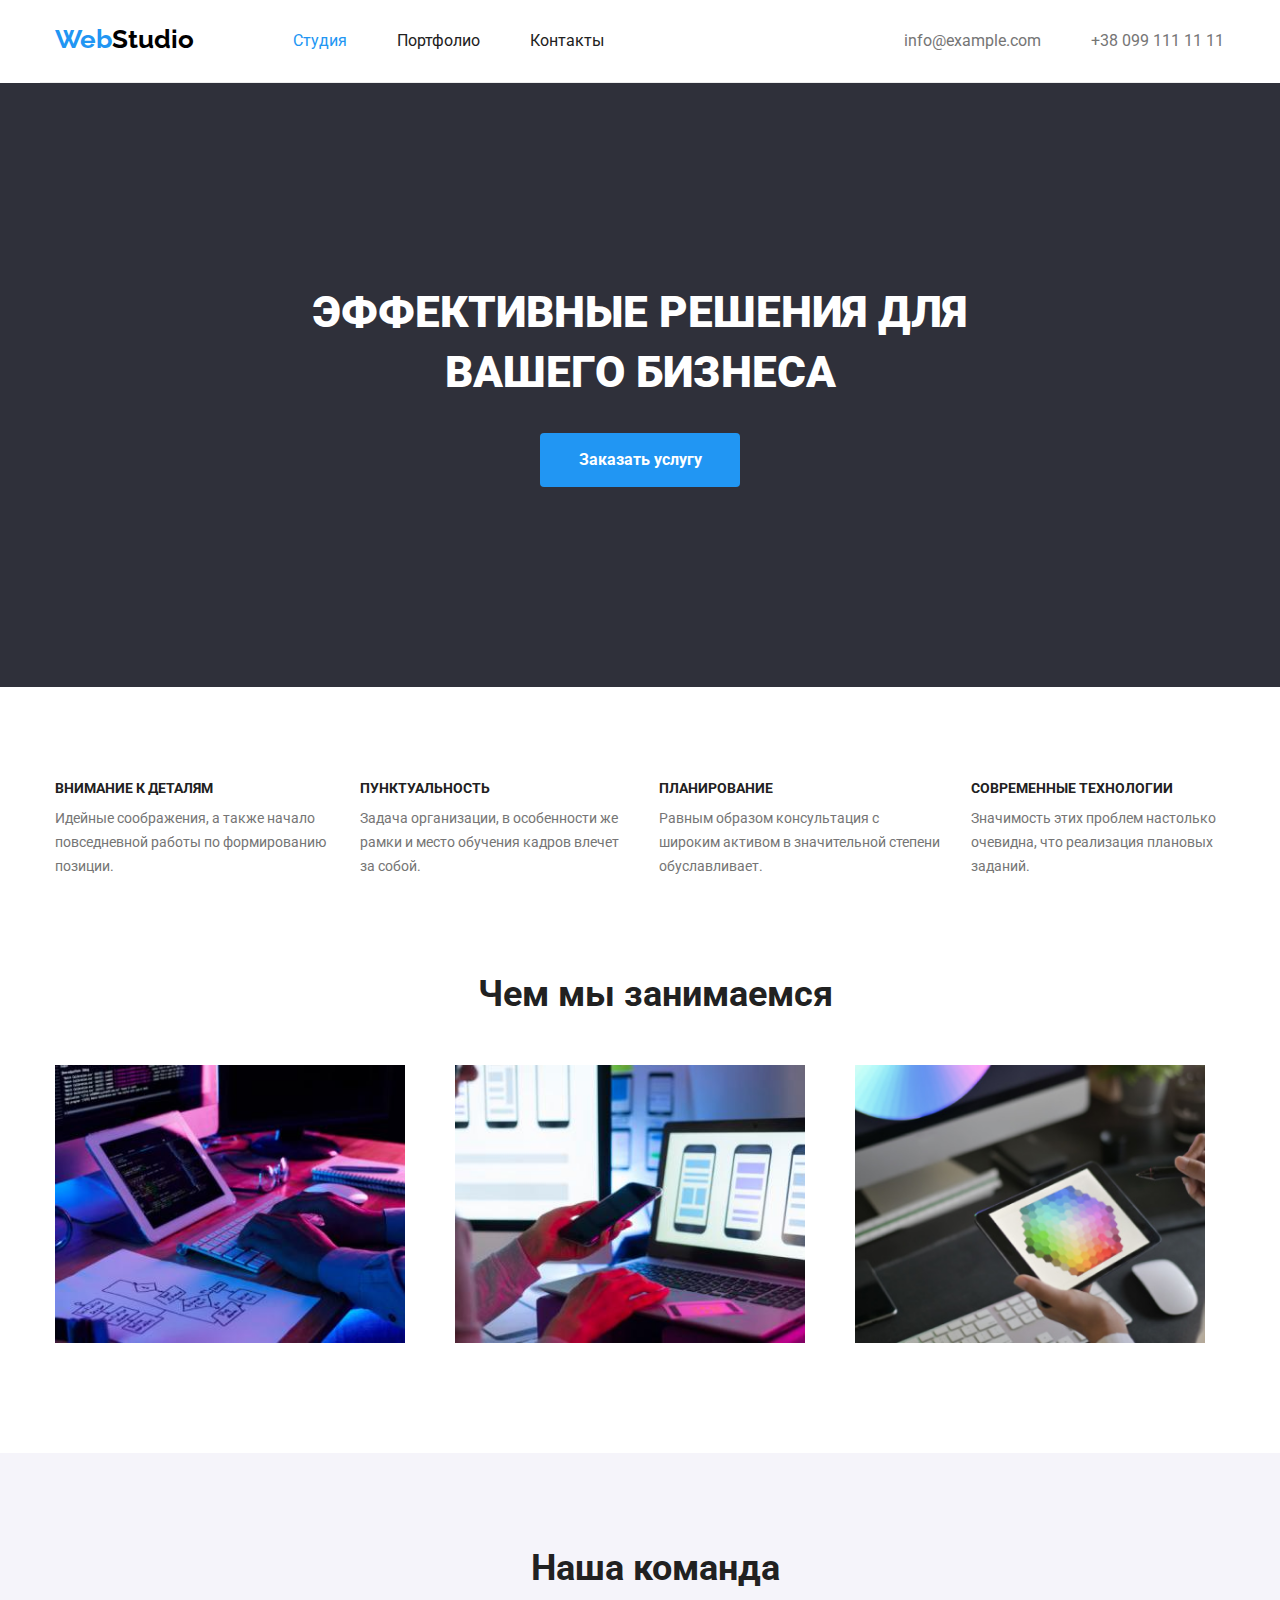
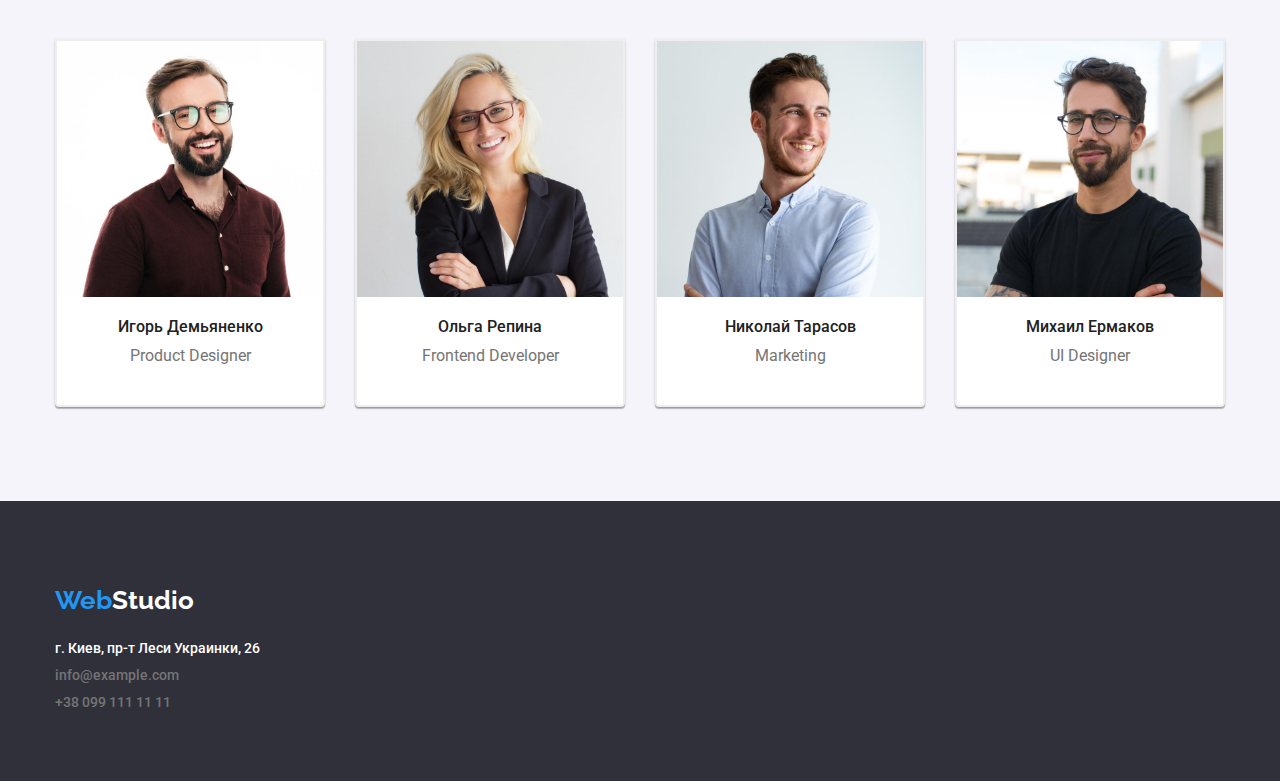
==== commit 12917297: "1" ====
--- a/index.html
+++ b/index.html
@@ -18,7 +18,7 @@
 
             <div class="logo"><a href="index.html">Web</a><span class="logo-header">Studio</span> </div>
             <!--навігація на інші сторінки-->
-            <nav class="nav">
+            <nav class="nav header">
                 <ul class="site-nav">
                     <li class="item"><a href="index.html" class="link-nav current">Студия</a></li> 
                     <li class="item"><a href="portfolio.html" class="link-nav ">Портфолио</a></li> 
@@ -128,7 +128,7 @@
             <div class="logo"><a href="index.html">Web</a><span class="logo-footer">Studio</span> </div>
                 <address class="site-nav">
                     <div class="adress">
-                        <p class="link-footer">г. Киев, пр-т Леси Украинки, 26</p>
+                        <p class="link-footer link-adress">г. Киев, пр-т Леси Украинки, 26</p>
                         <ul class="footer-contact">
                             <li class="contact"><a class="link-footer" href="mailto:info@example.com">info@example.com</a></li>
                             <li class="contact"><a class="link-footer" href="tel:+380991111111">+38 099 111 11 11</a></li>
--- a/css/style.css
+++ b/css/style.css
@@ -63,11 +63,15 @@
 .nav {
   display: flex;
 }
+.header {
+  padding-top: 32px;
+  padding-bottom: 32px;
+}
 .site-nav {
   display: flex;
   padding-left: 0;
-  margin-top: 32px;
-  margin-bottom: 32px;
+  /*margin-top: 32px;
+  margin-bottom: 32px;*/
 }
 .site-nav .contact:not(:last-child) {
   margin-right: 50px;
@@ -94,6 +98,7 @@
   font-weight: 500;
   font-size: 14px;
   line-height: 1.14;
+  letter-spacing: 0.02em;
 }
 .site-nav .link-nav {
   color: var(--peculiarity-color);
@@ -152,15 +157,19 @@
   background-color: var(--logo-color);
   font-family: inherit;
 }
-
+.section {
+  padding-top: 94px;
+  padding-bottom: 94px;
+}
 .portfolio-button {
-  padding-top: 94px;
   padding-left: 280px;
-  display: inline-block;
-}
-.portfolio-button .element: {
-  display: flex;
-  margin-right: 6px;
+  display: flex;
+  letter-spacing: 0.03em;
+  margin-bottom: 50px;
+}
+.portfolio-button .element:not(:last-child) {
+  display: flex;
+  margin-right: 8px;
 }
 .portfolio-button .element:focus,
 .portfolio-button .element:hover {
@@ -221,7 +230,7 @@
   text-align: center;
 }
 .main-title {
-  padding-bottom: 50px;
+  margin-bottom: 50px;
   font-weight: bold;
   font-size: 36px;
   line-height: 1.17;
@@ -241,6 +250,7 @@
   border: 2px solid #eeeeee;
   box-shadow: 0px 1px 3px rgba(0, 0, 0, 0.12), 0px 1px 1px rgba(0, 0, 0, 0.14),
     0px 2px 1px rgba(0, 0, 0, 0.2);
+  background-color: var(--list-color);
 }
 .user-block .user-item:not(:last-child) {
   margin-right: 30px;
@@ -249,19 +259,21 @@
 .gallery {
   display: flex;
   flex-wrap: wrap;
-  justify-content: space-between;
+  justify-content: stretch;
   padding-left: 0;
   width: 1200px;
-  padding-bottom: 94px;
-  padding-top: 94px;
+  /*padding-bottom: 94px;
+  padding-top: 94px;*/
 }
 .gallery-item {
   display: block;
   margin-bottom: 30px;
   margin-right: 30px;
+  width: 370px;
   border-bottom-right-radius: 5px;
   border-bottom-left-radius: 5px;
   cursor: pointer;
+  background-color: var(--list-color);
 }
 .gallery-item:focus,
 .gallery-item:hover {
@@ -291,8 +303,6 @@
 }
 .adress {
   display: block;
-  padding-bottom: 60px;
-  padding-top: 20px;
 }
 .site-nav .link-footer {
   padding-bottom: 9px;
@@ -301,17 +311,22 @@
   font-weight: 500;
   font-size: 14px;
   line-height: 1.14;
-  color: var(--text-color, #757575);
+  color: var(--text-color);
 }
 .site-nav .link-footer:hover,
 .site-nav .link-footer:focus {
-  color: var(--logo-color, #2196f3);
+  color: var(--logo-color);
+}
+.adress .link-adress {
+  color: var(--list-color);
 }
 .footer-contact {
   padding-left: 0;
 }
 .footer-contact .contact {
   padding-bottom: 9px;
+}
+header {
 }
 img {
   display: block;
@@ -344,7 +359,7 @@
 }
 p {
   margin-top: 0;
-  margin-bottom: 0x;
+  margin-bottom: 0;
   font-weight: normal;
   font-size: 16px;
   line-height: 1.19;
@@ -368,6 +383,8 @@
   color: var(--logo-color, #2196f3);
 }
 footer {
+  padding-top: 60px;
+  padding-bottom: 60px;
   margin-top: 0;
   background: var(--title-color, #2f303a);
 }
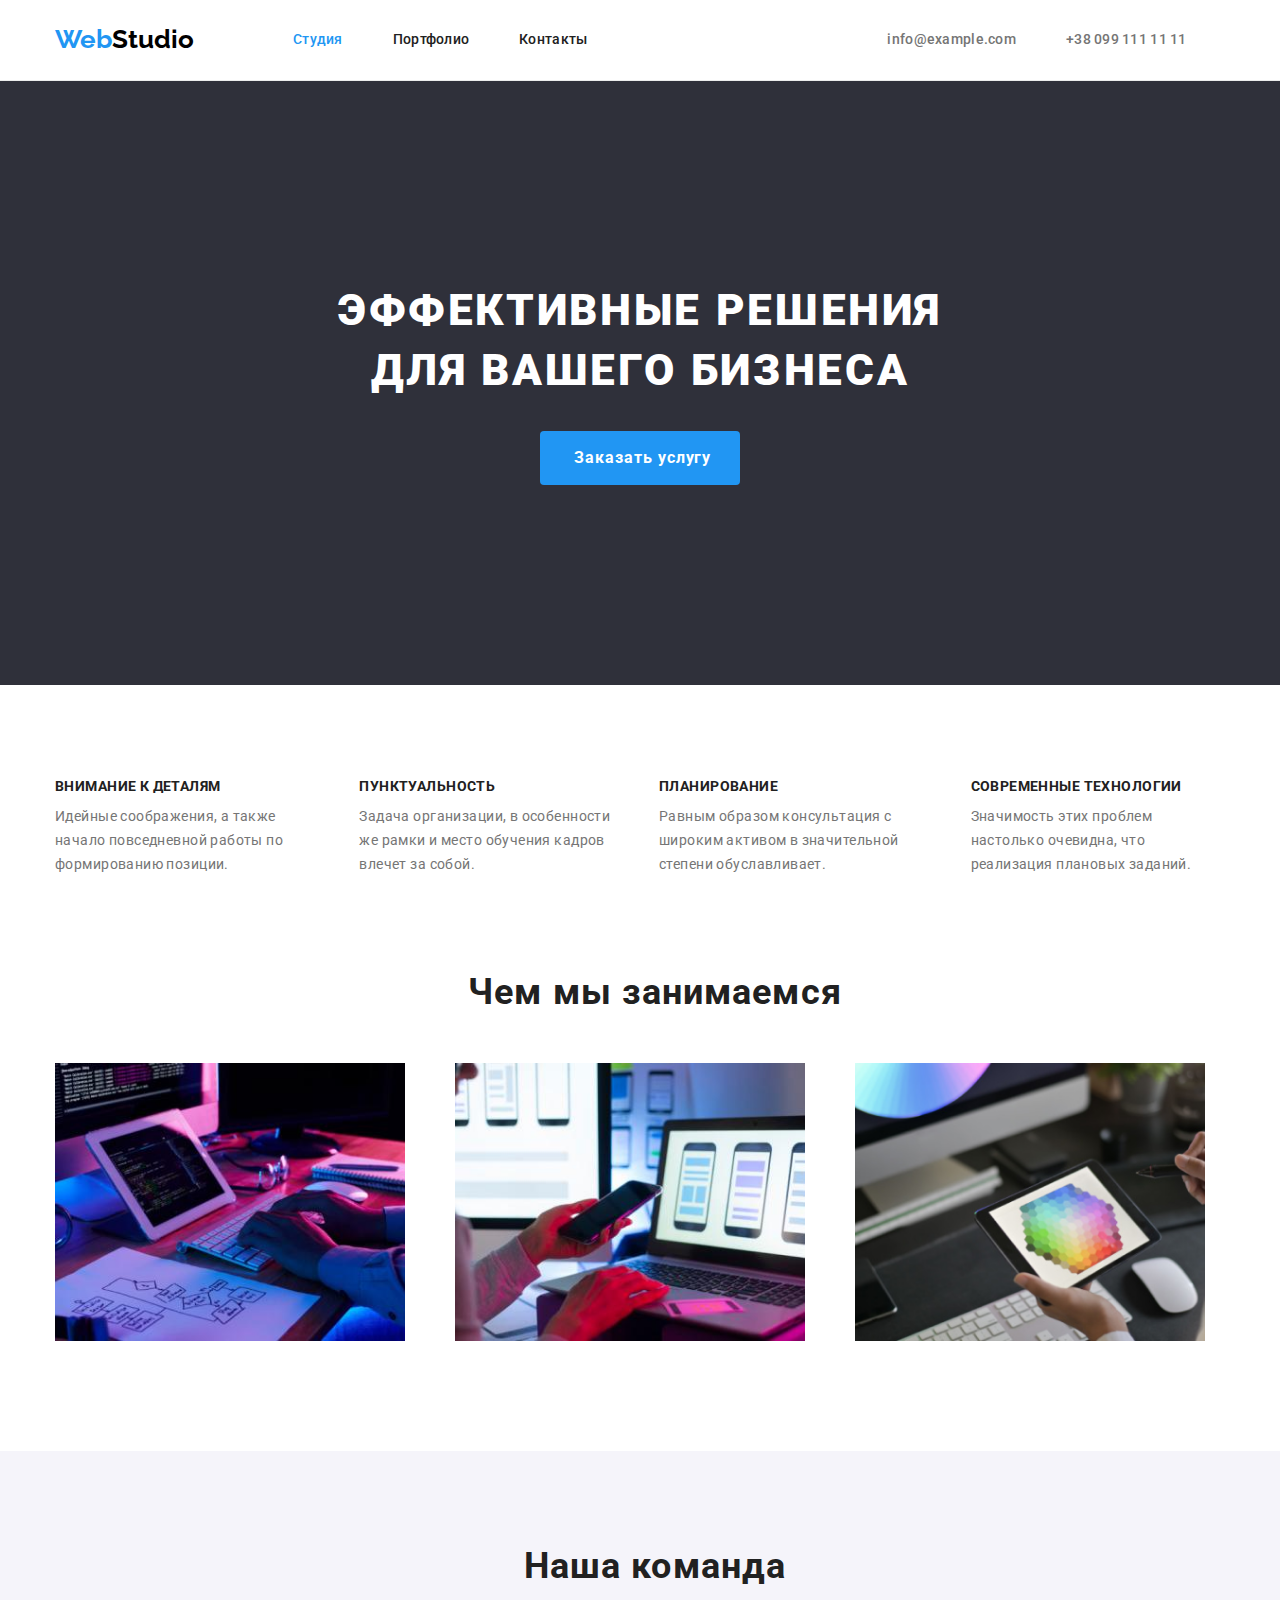
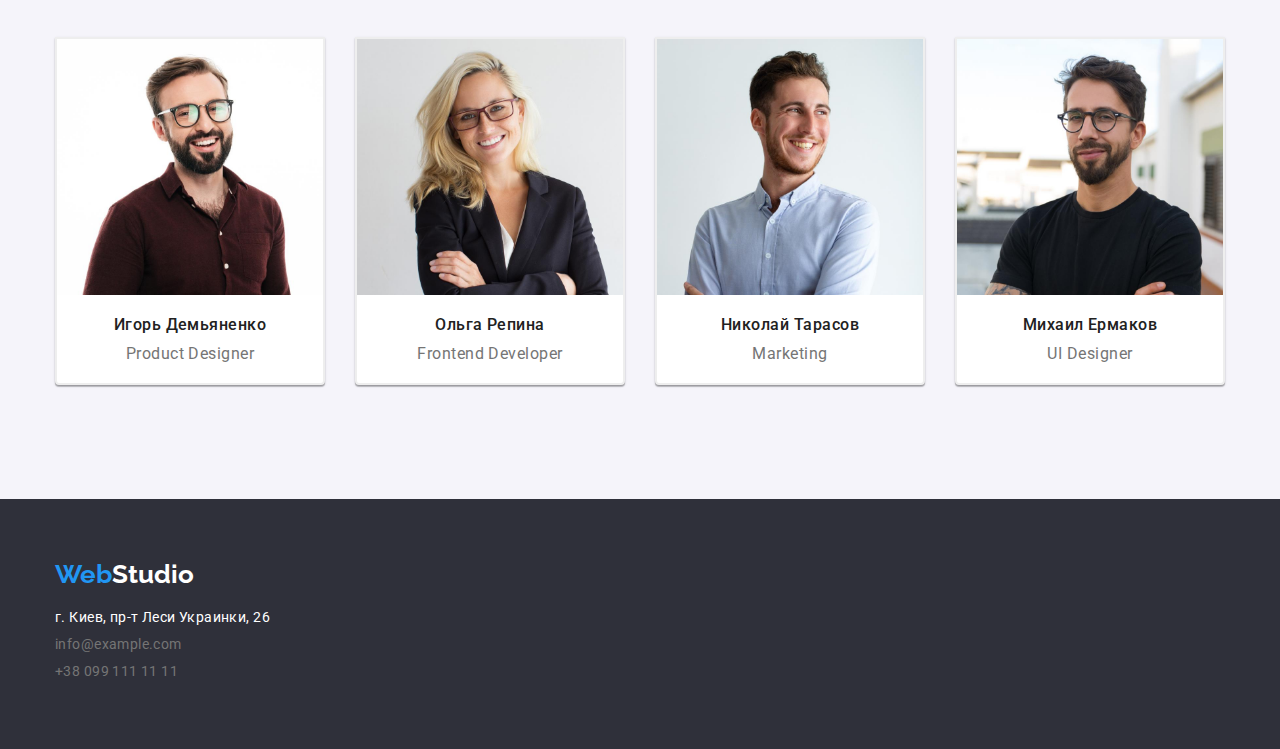
==== commit 35f99897: "1" ====
--- a/index.html
+++ b/index.html
@@ -25,8 +25,8 @@
                     <li class="item"><a href="Контакты" class="link-nav">Контакты</a></li> 
                 </ul>
                 <ul class="site-nav">
-                    <li class="item-contact"><a class="link-contact" href="mailto:info@example.com">info@example.com</a></li>
-                    <li class="item-contact"><a class="link-contact" href="tel:+380991111111">+38 099 111 11 11</a></li>
+                    <li class="item-contact"><a href="mailto:info@example.com" class="link-contact">info@example.com</a></li>
+                    <li class="item-contact"><a href="tel:+380991111111" class="link-contact">+38 099 111 11 11</a></li>
                 </ul>
             </nav>
         </div>
@@ -125,7 +125,7 @@
   <!--підвал-->
     <footer>  
         <div class="container">
-            <div class="logo"><a href="index.html">Web</a><span class="logo-footer">Studio</span> </div>
+            <div class="logo-basement"><a href="index.html">Web</a><span class="logo-footer">Studio</span> </div>
                 <address class="site-nav">
                     <div class="adress">
                         <p class="link-footer link-adress">г. Киев, пр-т Леси Украинки, 26</p>
--- a/css/style.css
+++ b/css/style.css
@@ -23,55 +23,54 @@
   margin-left: auto;
   margin-right: auto;
 }
+header {
+  border-bottom: 1px solid#ECECEC;
+}
 .logo-nav {
   display: flex;
-  border-bottom: 1px solid#ECECEC;
 }
 .logo {
   padding-top: 24px;
   padding-bottom: 25px;
   width: 145px;
-  /*height: 31px;*/
   font-weight: bold;
   font-size: 26px;
   line-height: 1.19;
   font-family: Raleway;
 }
+.logo-basement {
+  margin-bottom: 20px;
+  width: 145px;
+  font-weight: bold;
+  font-size: 26px;
+  line-height: 1.19;
+  font-family: Raleway;
+}
 .logo-footer {
   color: var(--list-color);
 }
-
 .logo-header {
   color: #000;
 }
-.portfolio-logo {
-  padding-top: 24px;
-  padding-bottom: 25px;
-  width: 145px;
-  /*height: 31px;*/
-  font-family: Raleway;
-  font-weight: bold;
-  font-size: 26px;
-  line-height: 1, 19;
-  letter-spacing: 0.03em;
-  font-style: normal;
+/*навигация по сайту*/
+a {
+  text-decoration: none;
+  color: var(--logo-color);
+}
+a:active,
+a:visited {
   color: var(--logo-color, #2196f3);
-  text-shadow: black 1px 1px 0, black -1px -1px 0, black -1px 1px 0,
-    black 1px -1px 0;
-}
-/*навигация по сайту*/
+}
 .nav {
   display: flex;
 }
 .header {
-  padding-top: 32px;
-  padding-bottom: 32px;
+  /*padding-top: 32px;
+  padding-bottom: 32px;*/
 }
 .site-nav {
   display: flex;
   padding-left: 0;
-  /*margin-top: 32px;
-  margin-bottom: 32px;*/
 }
 .site-nav .contact:not(:last-child) {
   margin-right: 50px;
@@ -89,8 +88,9 @@
   margin-right: 50px;
   margin-left: 300px;
 }
-.site-nav .link-nav .link-contact {
-  /*display: block;*/
+.site-nav .link-nav,
+.link-contact {
+  display: block;
   padding-top: 32px;
   padding-bottom: 32px;
   font-style: normal;
@@ -99,6 +99,7 @@
   font-size: 14px;
   line-height: 1.14;
   letter-spacing: 0.02em;
+  align-items: center;
 }
 .site-nav .link-nav {
   color: var(--peculiarity-color);
@@ -106,8 +107,12 @@
 .site-nav .link-contact {
   color: var(--text-color);
 }
-.site-nav .link-nav .link-contact:hover,
-.site-nav .link-nav .link-contact:focus {
+.site-nav .link-nav:hover,
+.site-nav .link-nav:focus {
+  color: var(--logo-color, #2196f3);
+}
+.site-nav .link-contact:hover,
+.site-nav .link-contact:focus {
   color: var(--logo-color, #2196f3);
 }
 .site-nav .link-nav.current {
@@ -145,6 +150,7 @@
   color: var(--list-color, white);
   width: 696px;
   height: 120px;
+  letter-spacing: 0.06em;
   text-align: center;
   text-transform: uppercase;
 }
@@ -153,9 +159,13 @@
   font-weight: bold;
   font-size: 16px;
   line-height: 1.87;
+  letter-spacing: 0.06em;
   color: var(--list-color);
   background-color: var(--logo-color);
   font-family: inherit;
+  align-items: center;
+  text-align: center;
+  white-space: nowrap;
 }
 .section {
   padding-top: 94px;
@@ -164,11 +174,18 @@
 .portfolio-button {
   padding-left: 280px;
   display: flex;
+  font-weight: 500;
+  font-size: 16px;
+  line-height: 1.6;
+  text-align: center;
   letter-spacing: 0.03em;
   margin-bottom: 50px;
 }
 .portfolio-button .element:not(:last-child) {
   display: flex;
+  margin-right: 8px;
+}
+.portfolio-button .item-button:not(:last-child) {
   margin-right: 8px;
 }
 .portfolio-button .element:focus,
@@ -199,10 +216,14 @@
   color: var(--peculiarity-color, #212121);
   text-transform: uppercase;
   margin-bottom: 10px;
+  letter-spacing: 0.03em;
 }
 .about-peculiarity {
+  font-style: normal;
+  font-weight: normal;
   font-size: 14px;
   line-height: 1.71;
+  letter-spacing: 0.03em;
 }
 .visualization-section {
   padding-bottom: 94px;
@@ -237,6 +258,7 @@
   color: var(--peculiarity-color, #212121);
   text-align: center;
   width: 1200px;
+  letter-spacing: 0.03em;
 }
 .user-block {
   display: flex;
@@ -245,7 +267,6 @@
 }
 .user-item {
   width: 270px;
-  height: 368px;
   border-radius: 0px 0px 4px 4px;
   border: 2px solid #eeeeee;
   box-shadow: 0px 1px 3px rgba(0, 0, 0, 0.12), 0px 1px 1px rgba(0, 0, 0, 0.14),
@@ -301,17 +322,23 @@
 .portfolio-card {
   padding: 20px 24px;
 }
+.card-element {
+  font-weight: bold;
+  font-size: 18px;
+  line-height: 2;
+  letter-spacing: 0.06em;
+}
 .adress {
   display: block;
 }
 .site-nav .link-footer {
-  padding-bottom: 9px;
+  margin-bottom: 9px;
   font-style: normal;
   text-decoration: none;
-  font-weight: 500;
   font-size: 14px;
   line-height: 1.14;
   color: var(--text-color);
+  letter-spacing: 0.03em;
 }
 .site-nav .link-footer:hover,
 .site-nav .link-footer:focus {
@@ -324,10 +351,9 @@
   padding-left: 0;
 }
 .footer-contact .contact {
-  padding-bottom: 9px;
-}
-header {
-}
+  margin-bottom: 9px;
+}
+
 img {
   display: block;
   max-width: 100%;
@@ -348,6 +374,8 @@
   font-size: 16px;
   line-height: 1.19;
   color: var(--peculiarity-color, #212121);
+  /*text-align: center;*/
+  letter-spacing: 0.03em;
 }
 button {
   border-color: transparent;
@@ -364,6 +392,8 @@
   font-size: 16px;
   line-height: 1.19;
   color: var(--text-color, #757575);
+  /*text-align: center;*/
+  letter-spacing: 0.03em;
 }
 address {
   font-style: normal;
@@ -374,14 +404,7 @@
   list-style: none;
   color: var(--peculiarity-color, #212121);
 }
-a {
-  text-decoration: none;
-  color: var(--logo-color);
-}
-a:active,
-a:visited {
-  color: var(--logo-color, #2196f3);
-}
+
 footer {
   padding-top: 60px;
   padding-bottom: 60px;
